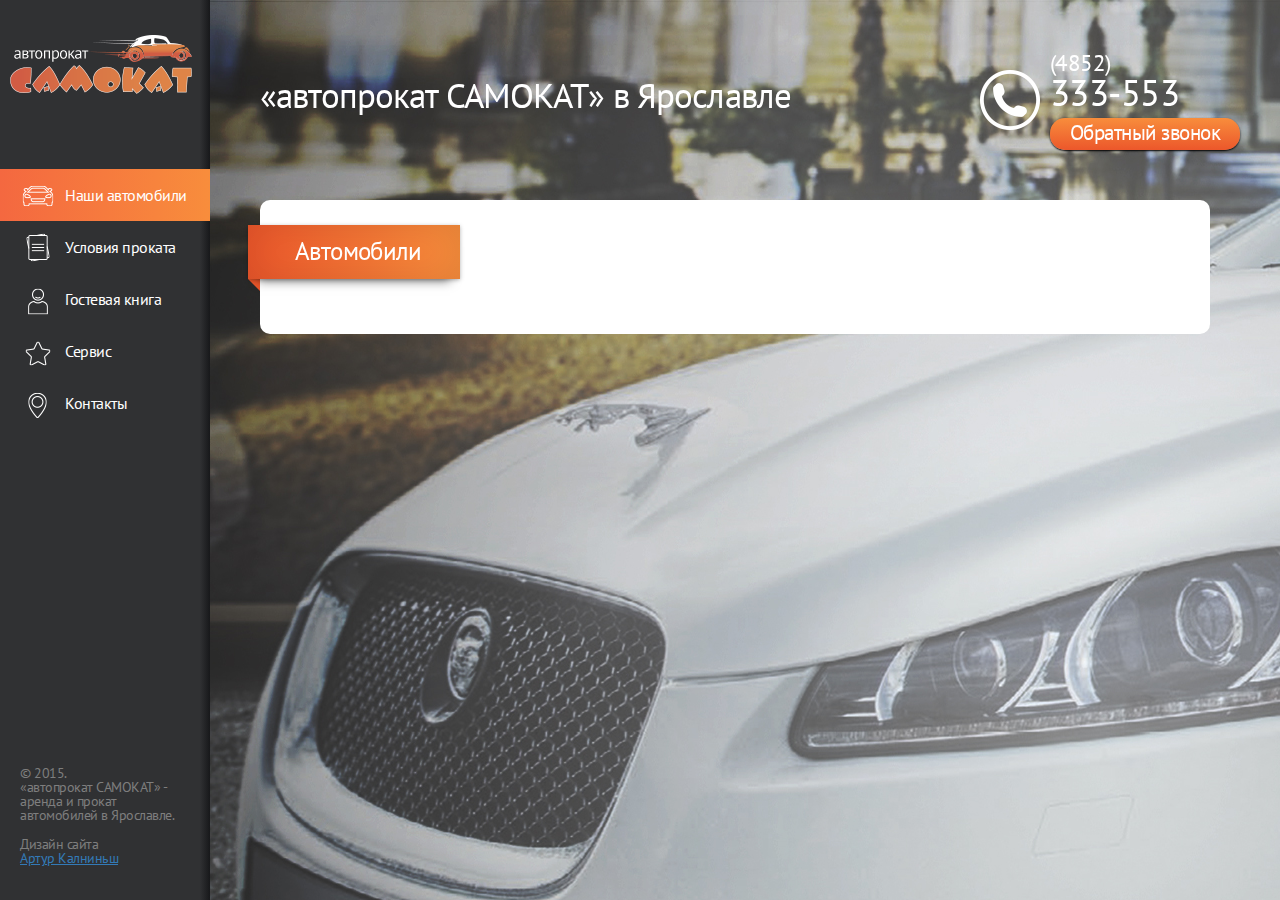
==== index2.htm @ 92f32dc0 "+" ====
<!DOCTYPE html>
<html lang="ru"><head>
<meta http-equiv="content-type" content="text/html; charset=UTF-8">
  <meta charset="utf-8">
  <meta http-equiv="X-UA-Compatible" content="IE=edge">
  <meta name="viewport" content="width=device-width, initial-scale=1">
  <meta name="description" content="">
  <meta name="author" content="">
  <link rel="icon" href="f/i//favicon.ico">
  <title>Samokat76</title>
  <!-- HTML5 shim and Respond.js for IE8 support of HTML5 elements and media queries -->
  <!--[if lt IE 9]>
    <script src="https://oss.maxcdn.com/html5shiv/3.7.2/html5shiv.min.js"></script>
    <script src="https://oss.maxcdn.com/respond/1.4.2/respond.min.js"></script>
  <![endif]-->
  <link rel="stylesheet" href="f/css/main.css">
  <script src="f/js/jquery-1.11.3.min.js"></script>
  <script src="f/js/stickyfill.min.js"></script>
  <script src="f/js/common.js"></script>
  <link href='https://fonts.googleapis.com/css?family=PT+Sans:400,700,400italic,700italic&subset=latin,cyrillic' rel='stylesheet' type='text/css'>
  <script>
    $(document).ready(function(){
      
    });
  </script>
</head>
<body class="clearfix">
  <div class="main clearfix">
    <div class="main__holder">
      <a href="/" class="logo">
      <img src="f/i/logo.png" alt="">
      </a>
      <div class="callback">
        <p class="callback__num">
          <span>(4852)</span>
          333-553
        </p>
      </div>
      <ul class="main-menu">
        <li class="main-menu__item main-menu__item_active"><p><span><i class="icon-car"></i></span>Наши автомобили</p></li>
        <li class="main-menu__item"><a href="#"><span><i class="icon-list"></i></span>Условия проката</a></li>
        <li class="main-menu__item"><a href="#"><span><i class="icon-man"></i></span>Гостевая книга</a></li>
        <li class="main-menu__item"><a href="#"><span><i class="icon-star"></i></span>Сервис</a></li>
        <li class="main-menu__item"><a href="#"><span><i class="icon-marker"></i></span>Контакты</a></li>
      </ul>
      <p class="main__copyright">
        © 2015. <br>
        <span>«автопрокат САМОКАТ» - аренда и прокат автомобилей в Ярославле.</span>
        Дизайн сайта <br>
        <a href="#">Артур Калниньш</a>
      </p>
    </div>
  </div>
  <div class="wrap clearfix">
    <div class="header">
      <div class="header__ham">
        <a href="#">&nbsp;</a>
      </div>
      <a href="/" class="logo">
        <img src="f/i/logo.png" alt="">
      </a>
      <div class="callback">
        <p class="callback__num">
          <span>(4852)</span>
          333-553
        </p>
      </div>
    </div>
    <div class="back"><img src="f/i/back/1.jpg" alt=""></div>
    <div class="holder">
      <h1 class="main-title">«автопрокат САМОКАТ» в Ярославле</h1>
      <div class="content">
        <p class="content__title">Автомобили</p>
        
      </div>
      <div class="callback">
        <p class="callback__num">
          <span>(4852)</span>
          333-553
        </p>
        <a href="#" class="callback__btn btn">Обратный звонок</a>
      </div>
    </div>
  </div>
</body>
</html>
---- f/css/main.css ----
html {
  font-family: sans-serif;
  -webkit-text-size-adjust: 100%;
  -ms-text-size-adjust: 100%;
}
body {
  margin: 0;
}
html,
body {
  height: 100%;
  padding: 0;
}
article,
aside,
details,
figcaption,
figure,
footer,
header,
hgroup,
main,
menu,
nav,
section,
summary {
  display: block;
}
audio,
canvas,
progress,
video {
  display: inline-block;
  vertical-align: baseline;
}
audio:not([controls]) {
  display: none;
  height: 0;
}
[hidden],
template {
  display: none;
}
a {
  background-color: transparent;
}
a:active,
a:hover {
  outline: 0;
}
abbr[title] {
  border-bottom: 1px dotted;
}
b,
strong {
  font-weight: bold;
}
dfn {
  font-style: italic;
}
mark {
  color: #000;
  background: #ff0;
}
small {
  font-size: 80%;
}
sub,
sup {
  position: relative;
  font-size: 75%;
  line-height: 0;
  vertical-align: baseline;
}
sup {
  top: -0.5em;
}
sub {
  bottom: -0.25em;
}
img {
  border: 0;
}
svg:not(:root) {
  overflow: hidden;
}
figure {
  margin: 1em 40px;
}
hr {
  height: 0;
  -webkit-box-sizing: content-box;
  -moz-box-sizing: content-box;
  box-sizing: content-box;
}
pre {
  overflow: auto;
}
code,
kbd,
pre,
samp {
  font-family: monospace, monospace;
  font-size: 1em;
}
button,
input,
optgroup,
select,
textarea {
  margin: 0;
  font: inherit;
  color: inherit;
}
button {
  overflow: visible;
}
button,
select {
  text-transform: none;
}
button,
html input[type="button"],
input[type="reset"],
input[type="submit"] {
  -webkit-appearance: button;
  cursor: pointer;
}
button[disabled],
html input[disabled] {
  cursor: default;
}
button::-moz-focus-inner,
input::-moz-focus-inner {
  padding: 0;
  border: 0;
}
input {
  line-height: normal;
}
input[type="checkbox"],
input[type="radio"] {
  -webkit-box-sizing: border-box;
  -moz-box-sizing: border-box;
  box-sizing: border-box;
  padding: 0;
}
input[type="number"]::-webkit-inner-spin-button,
input[type="number"]::-webkit-outer-spin-button {
  height: auto;
}
input[type="search"] {
  -webkit-box-sizing: content-box;
  -moz-box-sizing: content-box;
  box-sizing: content-box;
  -webkit-appearance: textfield;
}
input[type="search"]::-webkit-search-cancel-button,
input[type="search"]::-webkit-search-decoration {
  -webkit-appearance: none;
}
fieldset {
  padding: .35em .625em .75em;
  margin: 0 2px;
  border: 1px solid #c0c0c0;
}
legend {
  padding: 0;
  border: 0;
}
textarea {
  overflow: auto;
}
optgroup {
  font-weight: bold;
}
table {
  border-spacing: 0;
  border-collapse: collapse;
}
td,
th {
  padding: 0;
}
* {
  -webkit-box-sizing: border-box;
  -moz-box-sizing: border-box;
  box-sizing: border-box;
}
*:before,
*:after {
  -webkit-box-sizing: border-box;
  -moz-box-sizing: border-box;
  box-sizing: border-box;
}
html {
  font-size: 10px;
  -webkit-tap-highlight-color: rgba(0, 0, 0, 0);
}
body {
  font-family: "PT Sans", sans-serif;
  font-size: 20px;
  line-height: 20px;
  color: #000;
  background-color: #fff;
  letter-spacing: -0.025em;
}
input,
button,
select,
textarea {
  font-family: inherit;
  font-size: inherit;
  line-height: inherit;
}
a {
  color: #337ab7;
  text-decoration: none;
}
a:hover,
a:focus {
  /*  color: #23527c;
 text-decoration: underline; */
  outline: none;
}
figure {
  margin: 0;
}
img {
  vertical-align: middle;
}
hr {
  margin-top: 20px;
  margin-bottom: 20px;
  border: 0;
  border-top: 1px solid #eee;
}
[role="button"] {
  cursor: pointer;
}
h1,
h2,
h3,
h4,
h5,
h6,
.h1,
.h2,
.h3,
.h4,
.h5,
.h6 {
  font-family: inherit;
  font-weight: 500;
  line-height: 1.1;
  color: inherit;
}
h1 small,
h2 small,
h3 small,
h4 small,
h5 small,
h6 small,
.h1 small,
.h2 small,
.h3 small,
.h4 small,
.h5 small,
.h6 small,
h1 .small,
h2 .small,
h3 .small,
h4 .small,
h5 .small,
h6 .small,
.h1 .small,
.h2 .small,
.h3 .small,
.h4 .small,
.h5 .small,
.h6 .small {
  font-weight: normal;
  line-height: 1;
  color: #777;
}
h1,
.h1,
h2,
.h2,
h3,
.h3 {
  margin: 0;
}
h1 small,
.h1 small,
h2 small,
.h2 small,
h3 small,
.h3 small,
h1 .small,
.h1 .small,
h2 .small,
.h2 .small,
h3 .small,
.h3 .small {
  font-size: 65%;
}
h4,
.h4,
h5,
.h5,
h6,
.h6 {
  margin-top: 10px;
  margin-bottom: 10px;
}
h4 small,
.h4 small,
h5 small,
.h5 small,
h6 small,
.h6 small,
h4 .small,
.h4 .small,
h5 .small,
.h5 .small,
h6 .small,
.h6 .small {
  font-size: 75%;
}
h1,
.h1 {
  font-size: 60px;
}
h2,
.h2 {
  font-size: 40px;
}
h3,
.h3 {
  font-size: 30px;
}
h4,
.h4 {
  font-size: 20px;
}
h5,
.h5 {
  font-size: 14px;
}
h6,
.h6 {
  font-size: 12px;
}
h1 {
  font-size: 35px;
  line-height: 40px;
  color: #fff;
  margin-bottom: 50px;
  letter-spacing: -0.025em;
}
p {
  margin: 0;
}
small,
.small {
  font-size: 85%;
}
mark,
.mark {
  padding: .2em;
  background-color: #fcf8e3;
}
ul,
ol {
  margin-top: 0;
  margin-bottom: 10px;
  padding: 0;
}
ul ul,
ol ul,
ul ol,
ol ol {
  margin-bottom: 0;
}
ol {
  counter-reset: li;
  padding: 0;
  list-style: none;
}
ol li {
  position: relative;
  margin-bottom: 15px;
  color: #37474f;
  line-height: 30px;
}
@media (max-width: 479px) {
  ol li {
    font-size: 14px;
    line-height: 25px;
  }
}
ol li:before {
  content: counter(li) '.';
  counter-increment: li;
  /* color: @orange; */
  font-weight: bold;
  padding-right: 15px;
}
dl {
  margin-top: 0;
  margin-bottom: 20px;
}
dt,
dd {
  line-height: 1.42857143;
}
dt {
  font-weight: bold;
}
dd {
  margin-left: 0;
}
abbr[title],
abbr[data-original-title] {
  cursor: help;
  border-bottom: 1px dotted #777;
}
.initialism {
  font-size: 90%;
  text-transform: uppercase;
}
blockquote {
  padding: 10px 20px;
  margin: 0 0 20px;
  font-size: 17.5px;
  border-left: 5px solid #eee;
}
blockquote p:last-child,
blockquote ul:last-child,
blockquote ol:last-child {
  margin-bottom: 0;
}
blockquote footer,
blockquote small,
blockquote .small {
  display: block;
  font-size: 80%;
  line-height: 1.42857143;
  color: #777;
}
blockquote footer:before,
blockquote small:before,
blockquote .small:before {
  content: '\2014 \00A0';
}
.blockquote-reverse,
blockquote.pull-right {
  padding-right: 15px;
  padding-left: 0;
  text-align: right;
  border-right: 5px solid #eee;
  border-left: 0;
}
.blockquote-reverse footer:before,
blockquote.pull-right footer:before,
.blockquote-reverse small:before,
blockquote.pull-right small:before,
.blockquote-reverse .small:before,
blockquote.pull-right .small:before {
  content: '';
}
.blockquote-reverse footer:after,
blockquote.pull-right footer:after,
.blockquote-reverse small:after,
blockquote.pull-right small:after,
.blockquote-reverse .small:after,
blockquote.pull-right .small:after {
  content: '\00A0 \2014';
}
address {
  margin-bottom: 20px;
  font-style: normal;
  line-height: 1.42857143;
}
code {
  padding: 2px 4px;
  font-size: 90%;
  color: #c7254e;
  background-color: #f9f2f4;
  border-radius: 4px;
}
kbd {
  padding: 2px 4px;
  font-size: 90%;
  color: #fff;
  background-color: #333;
  border-radius: 3px;
  -webkit-box-shadow: inset 0 -1px 0 rgba(0, 0, 0, 0.25);
  box-shadow: inset 0 -1px 0 rgba(0, 0, 0, 0.25);
}
kbd kbd {
  padding: 0;
  font-size: 100%;
  font-weight: bold;
  -webkit-box-shadow: none;
  box-shadow: none;
}
pre {
  display: block;
  padding: 9.5px;
  margin: 0 0 10px;
  font-size: 13px;
  line-height: 1.42857143;
  color: #333;
  word-break: break-all;
  word-wrap: break-word;
  background-color: #f5f5f5;
  border: 1px solid #ccc;
  border-radius: 4px;
}
pre code {
  padding: 0;
  font-size: inherit;
  color: inherit;
  white-space: pre-wrap;
  background-color: transparent;
  border-radius: 0;
}
table {
  background-color: transparent;
}
caption {
  padding-top: 8px;
  padding-bottom: 8px;
  color: #777;
  text-align: left;
}
th {
  text-align: left;
}
fieldset {
  min-width: 0;
  padding: 0;
  margin: 0;
  border: 0;
}
legend {
  display: block;
  width: 100%;
  padding: 0;
  margin-bottom: 20px;
  font-size: 21px;
  line-height: inherit;
  color: #333;
  border: 0;
  border-bottom: 1px solid #e5e5e5;
}
label {
  display: inline-block;
  max-width: 100%;
  font-weight: bold;
}
input[type="search"] {
  -webkit-box-sizing: border-box;
  -moz-box-sizing: border-box;
  box-sizing: border-box;
}
input[type='checkbox'],
input[type='radio'] {
  display: none;
}
input[type='checkbox'] + label,
input[type='radio'] + label {
  cursor: pointer;
  position: relative;
  font-weight: normal;
  display: inline-block;
  padding-left: 30px;
}
input[type='checkbox'] + label::before,
input[type='radio'] + label::before {
  content: '';
  position: absolute;
  left: 0px;
  top: 3px;
  height: 20px;
  width: 20px;
}
input[type='radio'] + label::before {
  border: 2px solid #eceff1;
  border-radius: 50%;
}
input[type='radio']:checked + label::after {
  content: '';
  position: absolute;
  /* background: @orange; */
  border-radius: 50%;
  width: 10px;
  height: 10px;
  left: 5px;
  top: 1px;
  bottom: 0;
  margin: auto;
}
input[type='checkbox'] + label::before {
  border: 2px solid #eceff1;
  border-radius: 5px;
}
input[type='checkbox']:checked + label::after {
  content: '';
  position: absolute;
  background: url(../../f/i/icons.png) -151px -392px;
  width: 11px;
  height: 10px;
  left: 4px;
  top: 1px;
  bottom: 0;
  margin: auto;
}
.btn,
.btn:active {
  display: inline-block;
  padding: 2px 20px 5px;
  margin-bottom: 0;
  font-size: 21px;
  line-height: 25px;
  color: #fff;
  font-weight: normal;
  text-align: center;
  position: relative;
  white-space: nowrap;
  vertical-align: middle;
  -ms-touch-action: manipulation;
  touch-action: manipulation;
  cursor: pointer;
  -webkit-user-select: none;
  -moz-user-select: none;
  -ms-user-select: none;
  user-select: none;
  border-radius: 15px;
  background: -moz-linear-gradient(bottom, #ec572b 0%, #f88d3c 100%);
  background: -webkit-gradient(bottom top, bottom top, color-stop(0%, #ec572b), color-stop(100%, #f88d3c));
  background: -webkit-linear-gradient(bottom, #ec572b 0%, #f88d3c 100%);
  background: -o-linear-gradient(bottom, #ec572b 0%, #f88d3c 100%);
  background: -ms-linear-gradient(bottom, #ec572b 0%, #f88d3c 100%);
  background: linear-gradient(to top, #ec572b 0%, #f88d3c 100%);
  -webkit-box-shadow: 0 1px 2px 0 #000;
  -moz-box-shadow: 0 1px 2px 0 #000;
  box-shadow: 0 1px 2px 0 #000;
  overflow: hidden;
  z-index: 1;
}
.btn:hover,
.btn:active:hover {
  color: #fff !important;
}
.btn:hover:before,
.btn:active:hover:before {
  content: '';
  position: absolute;
  left: 0;
  right: 0;
  top: 0;
  bottom: 0;
  margin: auto;
  background: #0c0e10;
  opacity: .05;
  z-index: -1;
}
.btn:focus,
.btn:active:focus {
  color: #fff !important;
  outline: none !important;
}
.btn:active,
.btn:active:active {
  -webkit-box-shadow: 0 3px 4px 0 rgba(12, 14, 16, 0.7) inset;
  -moz-box-shadow: 0 3px 4px 0 rgba(12, 14, 16, 0.7) inset;
  box-shadow: 0 3px 4px 0 rgba(12, 14, 16, 0.7) inset;
  background: -moz-linear-gradient(bottom, #ec572b 0%, #f88d3c 100%);
  background: -webkit-gradient(bottom top, bottom top, color-stop(0%, #ec572b), color-stop(100%, #f88d3c));
  background: -webkit-linear-gradient(bottom, #ec572b 0%, #f88d3c 100%);
  background: -o-linear-gradient(bottom, #ec572b 0%, #f88d3c 100%);
  background: -ms-linear-gradient(bottom, #ec572b 0%, #f88d3c 100%);
  background: linear-gradient(to top, #ec572b 0%, #f88d3c 100%);
}
.btn:focus,
.btn:active:focus,
.btn.active:focus,
.btn.focus,
.btn:active.focus,
.btn.active.focus {
  outline: thin dotted;
  outline: 5px auto -webkit-focus-ring-color;
  outline-offset: -2px;
}
.btn:hover,
.btn:focus,
.btn.focus {
  color: #333;
  text-decoration: none;
}
.btn:active,
.btn.active {
  background-image: none;
  outline: 0;
  -webkit-box-shadow: inset 0 3px 5px rgba(0, 0, 0, 0.125);
  box-shadow: inset 0 3px 5px rgba(0, 0, 0, 0.125);
}
.btn.disabled,
.btn[disabled],
fieldset[disabled] .btn {
  cursor: not-allowed;
  filter: alpha(opacity=65);
  -webkit-box-shadow: none;
  box-shadow: none;
  opacity: .65;
}
a.btn.disabled,
fieldset[disabled] a.btn {
  pointer-events: none;
}
.btn-link {
  font-weight: normal;
  color: #337ab7;
  border-radius: 0;
}
.btn-link,
.btn-link:active,
.btn-link.active,
.btn-link[disabled],
fieldset[disabled] .btn-link {
  background-color: transparent;
  -webkit-box-shadow: none;
  box-shadow: none;
}
.btn-link,
.btn-link:hover,
.btn-link:focus,
.btn-link:active {
  border-color: transparent;
}
.btn-link:hover,
.btn-link:focus {
  color: #23527c;
  text-decoration: underline;
  background-color: transparent;
}
.btn-link[disabled]:hover,
fieldset[disabled] .btn-link:hover,
.btn-link[disabled]:focus,
fieldset[disabled] .btn-link:focus {
  color: #777;
  text-decoration: none;
}
.caret {
  display: inline-block;
  width: 0;
  height: 0;
  margin-left: 2px;
  vertical-align: middle;
  border-top: 4px dashed;
  border-top: 4px solid \9;
  border-right: 4px solid transparent;
  border-left: 4px solid transparent;
}
.dropup,
.dropdown {
  position: relative;
}
.dropdown-toggle:focus {
  outline: 0;
}
.dropdown-menu {
  position: absolute;
  top: 100%;
  left: 0;
  z-index: 1000;
  display: none;
  float: left;
  min-width: 160px;
  padding: 5px 0;
  margin: 2px 0 0;
  font-size: 14px;
  text-align: left;
  list-style: none;
  background-color: #fff;
  -webkit-background-clip: padding-box;
  background-clip: padding-box;
  border: 1px solid #ccc;
  border: 1px solid rgba(0, 0, 0, 0.15);
  border-radius: 4px;
  -webkit-box-shadow: 0 6px 12px rgba(0, 0, 0, 0.175);
  box-shadow: 0 6px 12px rgba(0, 0, 0, 0.175);
}
.dropdown-menu.pull-right {
  right: 0;
  left: auto;
}
.dropdown-menu .divider {
  height: 1px;
  margin: 9px 0;
  overflow: hidden;
  background-color: #e5e5e5;
}
.dropdown-menu > li > a {
  display: block;
  padding: 3px 20px;
  clear: both;
  font-weight: normal;
  line-height: 1.42857143;
  color: #333;
  white-space: nowrap;
}
.dropdown-menu > li > a:hover,
.dropdown-menu > li > a:focus {
  color: #262626;
  text-decoration: none;
  background-color: #f5f5f5;
}
.dropdown-menu > .active > a,
.dropdown-menu > .active > a:hover,
.dropdown-menu > .active > a:focus {
  color: #fff;
  text-decoration: none;
  background-color: #337ab7;
  outline: 0;
}
.dropdown-menu > .disabled > a,
.dropdown-menu > .disabled > a:hover,
.dropdown-menu > .disabled > a:focus {
  color: #777;
}
.dropdown-menu > .disabled > a:hover,
.dropdown-menu > .disabled > a:focus {
  text-decoration: none;
  cursor: not-allowed;
  background-color: transparent;
  background-image: none;
  filter: progid:DXImageTransform.Microsoft.gradient(enabled=false);
}
.open > .dropdown-menu {
  display: block;
}
.open > a {
  outline: 0;
}
.dropdown-menu-right {
  right: 0;
  left: auto;
}
.dropdown-menu-left {
  right: auto;
  left: 0;
}
.dropdown-header {
  display: block;
  padding: 3px 20px;
  font-size: 12px;
  line-height: 1.42857143;
  color: #777;
  white-space: nowrap;
}
.dropdown-backdrop {
  position: fixed;
  top: 0;
  right: 0;
  bottom: 0;
  left: 0;
  z-index: 990;
}
.pull-right > .dropdown-menu {
  right: 0;
  left: auto;
}
.dropup .caret,
.navbar-fixed-bottom .dropdown .caret {
  content: "";
  border-top: 0;
  border-bottom: 4px dashed;
  border-bottom: 4px solid \9;
}
.dropup .dropdown-menu,
.navbar-fixed-bottom .dropdown .dropdown-menu {
  top: auto;
  bottom: 100%;
  margin-bottom: 2px;
}
@media (min-width: 768px) {
  .navbar-right .dropdown-menu {
    right: 0;
    left: auto;
  }
  .navbar-right .dropdown-menu-left {
    right: auto;
    left: 0;
  }
}
.btn-group,
.btn-group-vertical {
  position: relative;
  display: inline-block;
  vertical-align: middle;
}
.btn-group > .btn,
.btn-group-vertical > .btn {
  position: relative;
  float: left;
}
.btn-group > .btn:hover,
.btn-group-vertical > .btn:hover,
.btn-group > .btn:focus,
.btn-group-vertical > .btn:focus,
.btn-group > .btn:active,
.btn-group-vertical > .btn:active,
.btn-group > .btn.active,
.btn-group-vertical > .btn.active {
  z-index: 2;
}
.btn-group .btn + .btn,
.btn-group .btn + .btn-group,
.btn-group .btn-group + .btn,
.btn-group .btn-group + .btn-group {
  margin-left: -1px;
}
.btn-toolbar {
  margin-left: -5px;
}
.btn-toolbar .btn,
.btn-toolbar .btn-group,
.btn-toolbar .input-group {
  float: left;
}
.btn-toolbar > .btn,
.btn-toolbar > .btn-group,
.btn-toolbar > .input-group {
  margin-left: 5px;
}
.btn-group > .btn:not(:first-child):not(:last-child):not(.dropdown-toggle) {
  border-radius: 0;
}
.btn-group > .btn:first-child {
  margin-left: 0;
}
.btn-group > .btn:first-child:not(:last-child):not(.dropdown-toggle) {
  border-top-right-radius: 0;
  border-bottom-right-radius: 0;
}
.btn-group > .btn:last-child:not(:first-child),
.btn-group > .dropdown-toggle:not(:first-child) {
  border-top-left-radius: 0;
  border-bottom-left-radius: 0;
}
/* .btn-group > .btn-group {
  float: left;
} */
.btn-group > .btn-group:not(:first-child):not(:last-child) > .btn {
  border-radius: 0;
}
.btn-group > .btn-group:first-child:not(:last-child) > .btn:last-child,
.btn-group > .btn-group:first-child:not(:last-child) > .dropdown-toggle {
  border-top-right-radius: 0;
  border-bottom-right-radius: 0;
}
.btn-group > .btn-group:last-child:not(:first-child) > .btn:first-child {
  border-top-left-radius: 0;
  border-bottom-left-radius: 0;
}
.btn-group .dropdown-toggle:active,
.btn-group.open .dropdown-toggle {
  outline: 0;
}
.btn-group > .btn + .dropdown-toggle {
  padding-right: 8px;
  padding-left: 8px;
}
.btn-group > .btn-lg + .dropdown-toggle {
  padding-right: 12px;
  padding-left: 12px;
}
.btn-group.open .dropdown-toggle {
  -webkit-box-shadow: inset 0 3px 5px rgba(0, 0, 0, 0.125);
  box-shadow: inset 0 3px 5px rgba(0, 0, 0, 0.125);
}
.btn-group.open .dropdown-toggle.btn-link {
  -webkit-box-shadow: none;
  box-shadow: none;
}
.btn .caret {
  margin-left: 0;
}
.btn-lg .caret {
  border-width: 5px 5px 0;
  border-bottom-width: 0;
}
.dropup .btn-lg .caret {
  border-width: 0 5px 5px;
}
.btn-group-vertical > .btn,
.btn-group-vertical > .btn-group,
.btn-group-vertical > .btn-group > .btn {
  display: block;
  float: none;
  width: 100%;
  max-width: 100%;
}
.btn-group-vertical > .btn-group > .btn {
  float: none;
}
.btn-group-vertical > .btn + .btn,
.btn-group-vertical > .btn + .btn-group,
.btn-group-vertical > .btn-group + .btn,
.btn-group-vertical > .btn-group + .btn-group {
  margin-top: -1px;
  margin-left: 0;
}
.btn-group-vertical > .btn:not(:first-child):not(:last-child) {
  border-radius: 0;
}
.btn-group-vertical > .btn:first-child:not(:last-child) {
  border-top-right-radius: 4px;
  border-bottom-right-radius: 0;
  border-bottom-left-radius: 0;
}
.btn-group-vertical > .btn:last-child:not(:first-child) {
  border-top-left-radius: 0;
  border-top-right-radius: 0;
  border-bottom-left-radius: 4px;
}
.btn-group-vertical > .btn-group:not(:first-child):not(:last-child) > .btn {
  border-radius: 0;
}
.btn-group-vertical > .btn-group:first-child:not(:last-child) > .btn:last-child,
.btn-group-vertical > .btn-group:first-child:not(:last-child) > .dropdown-toggle {
  border-bottom-right-radius: 0;
  border-bottom-left-radius: 0;
}
.btn-group-vertical > .btn-group:last-child:not(:first-child) > .btn:first-child {
  border-top-left-radius: 0;
  border-top-right-radius: 0;
}
.btn-group-justified {
  display: table;
  width: 100%;
  table-layout: fixed;
  border-collapse: separate;
}
.btn-group-justified > .btn,
.btn-group-justified > .btn-group {
  display: table-cell;
  float: none;
  width: 1%;
}
.btn-group-justified > .btn-group .btn {
  width: 100%;
}
.btn-group-justified > .btn-group .dropdown-menu {
  left: auto;
}
[data-toggle="buttons"] > .btn input[type="radio"],
[data-toggle="buttons"] > .btn-group > .btn input[type="radio"],
[data-toggle="buttons"] > .btn input[type="checkbox"],
[data-toggle="buttons"] > .btn-group > .btn input[type="checkbox"] {
  position: absolute;
  clip: rect(0, 0, 0, 0);
  pointer-events: none;
}
.input-group {
  position: relative;
  display: table;
  border-collapse: separate;
}
.input-group[class*="col-"] {
  float: none;
  padding-right: 0;
  padding-left: 0;
}
.input-group .form-control {
  position: relative;
  z-index: 2;
  float: left;
  width: 100%;
  margin-bottom: 0;
}
.input-group-lg > .form-control,
.input-group-lg > .input-group-addon,
.input-group-lg > .input-group-btn > .btn {
  height: 46px;
  padding: 10px 16px;
  font-size: 18px;
  line-height: 1.3333333;
  border-radius: 6px;
}
select.input-group-lg > .form-control,
select.input-group-lg > .input-group-addon,
select.input-group-lg > .input-group-btn > .btn {
  height: 46px;
  line-height: 46px;
}
textarea.input-group-lg > .form-control,
textarea.input-group-lg > .input-group-addon,
textarea.input-group-lg > .input-group-btn > .btn,
select[multiple].input-group-lg > .form-control,
select[multiple].input-group-lg > .input-group-addon,
select[multiple].input-group-lg > .input-group-btn > .btn {
  height: auto;
}
.input-group-sm > .form-control,
.input-group-sm > .input-group-addon,
.input-group-sm > .input-group-btn > .btn {
  height: 30px;
  padding: 5px 10px;
  font-size: 12px;
  line-height: 1.5;
  border-radius: 3px;
}
select.input-group-sm > .form-control,
select.input-group-sm > .input-group-addon,
select.input-group-sm > .input-group-btn > .btn {
  height: 30px;
  line-height: 30px;
}
textarea.input-group-sm > .form-control,
textarea.input-group-sm > .input-group-addon,
textarea.input-group-sm > .input-group-btn > .btn,
select[multiple].input-group-sm > .form-control,
select[multiple].input-group-sm > .input-group-addon,
select[multiple].input-group-sm > .input-group-btn > .btn {
  height: auto;
}
.input-group-addon,
.input-group-btn,
.input-group .form-control {
  display: table-cell;
}
.input-group-addon:not(:first-child):not(:last-child),
.input-group-btn:not(:first-child):not(:last-child),
.input-group .form-control:not(:first-child):not(:last-child) {
  border-radius: 0;
}
.input-group-addon,
.input-group-btn {
  width: 1%;
  white-space: nowrap;
  vertical-align: middle;
}
.input-group-addon {
  padding: 6px 12px;
  font-size: 14px;
  font-weight: normal;
  line-height: 1;
  color: #555;
  text-align: center;
  background-color: #eee;
  border: 1px solid #ccc;
  border-radius: 4px;
}
.input-group-addon.input-sm {
  padding: 5px 10px;
  font-size: 12px;
  border-radius: 3px;
}
.input-group-addon.input-lg {
  padding: 10px 16px;
  font-size: 18px;
  border-radius: 6px;
}
.input-group-addon input[type="radio"],
.input-group-addon input[type="checkbox"] {
  margin-top: 0;
}
.input-group .form-control:first-child,
.input-group-addon:first-child,
.input-group-btn:first-child > .btn,
.input-group-btn:first-child > .btn-group > .btn,
.input-group-btn:first-child > .dropdown-toggle,
.input-group-btn:last-child > .btn:not(:last-child):not(.dropdown-toggle),
.input-group-btn:last-child > .btn-group:not(:last-child) > .btn {
  border-top-right-radius: 0;
  border-bottom-right-radius: 0;
}
.input-group-addon:first-child {
  border-right: 0;
}
.input-group .form-control:last-child,
.input-group-addon:last-child,
.input-group-btn:last-child > .btn,
.input-group-btn:last-child > .btn-group > .btn,
.input-group-btn:last-child > .dropdown-toggle,
.input-group-btn:first-child > .btn:not(:first-child),
.input-group-btn:first-child > .btn-group:not(:first-child) > .btn {
  border-top-left-radius: 0;
  border-bottom-left-radius: 0;
}
.input-group-addon:last-child {
  border-left: 0;
}
.input-group-btn {
  position: relative;
  font-size: 0;
  white-space: nowrap;
}
.input-group-btn > .btn {
  position: relative;
}
.input-group-btn > .btn + .btn {
  margin-left: -1px;
}
.input-group-btn > .btn:hover,
.input-group-btn > .btn:focus,
.input-group-btn > .btn:active {
  z-index: 2;
}
.input-group-btn:first-child > .btn,
.input-group-btn:first-child > .btn-group {
  margin-right: -1px;
}
.input-group-btn:last-child > .btn,
.input-group-btn:last-child > .btn-group {
  z-index: 2;
  margin-left: -1px;
}
.nav {
  padding-left: 0;
  margin-bottom: 0;
  list-style: none;
}
.nav > li {
  position: relative;
  display: block;
}
.nav > li > a {
  position: relative;
  display: block;
  padding: 10px 15px;
}
.nav > li > a:hover,
.nav > li > a:focus {
  text-decoration: none;
  background-color: #eee;
}
.nav > li.disabled > a {
  color: #777;
}
.nav > li.disabled > a:hover,
.nav > li.disabled > a:focus {
  color: #777;
  text-decoration: none;
  cursor: not-allowed;
  background-color: transparent;
}
.nav .open > a,
.nav .open > a:hover,
.nav .open > a:focus {
  background-color: #eee;
  border-color: #337ab7;
}
.nav .nav-divider {
  height: 1px;
  margin: 9px 0;
  overflow: hidden;
  background-color: #e5e5e5;
}
.nav > li > a > img {
  max-width: none;
}
.nav-tabs {
  border-bottom: 1px solid #ddd;
}
.nav-tabs > li {
  float: left;
  margin-bottom: -1px;
}
.nav-tabs > li > a {
  margin-right: 2px;
  line-height: 1.42857143;
  border: 1px solid transparent;
  border-radius: 4px 4px 0 0;
}
.nav-tabs > li > a:hover {
  border-color: #eee #eee #ddd;
}
.nav-tabs > li.active > a,
.nav-tabs > li.active > a:hover,
.nav-tabs > li.active > a:focus {
  color: #555;
  cursor: default;
  background-color: #fff;
  border: 1px solid #ddd;
  border-bottom-color: transparent;
}
.nav-tabs.nav-justified {
  width: 100%;
  border-bottom: 0;
}
.nav-tabs.nav-justified > li {
  float: none;
}
.nav-tabs.nav-justified > li > a {
  margin-bottom: 5px;
  text-align: center;
}
.nav-tabs.nav-justified > .dropdown .dropdown-menu {
  top: auto;
  left: auto;
}
@media (min-width: 768px) {
  .nav-tabs.nav-justified > li {
    display: table-cell;
    width: 1%;
  }
  .nav-tabs.nav-justified > li > a {
    margin-bottom: 0;
  }
}
.nav-tabs.nav-justified > li > a {
  margin-right: 0;
  border-radius: 4px;
}
.nav-tabs.nav-justified > .active > a,
.nav-tabs.nav-justified > .active > a:hover,
.nav-tabs.nav-justified > .active > a:focus {
  border: 1px solid #ddd;
}
@media (min-width: 768px) {
  .nav-tabs.nav-justified > li > a {
    border-bottom: 1px solid #ddd;
    border-radius: 4px 4px 0 0;
  }
  .nav-tabs.nav-justified > .active > a,
  .nav-tabs.nav-justified > .active > a:hover,
  .nav-tabs.nav-justified > .active > a:focus {
    border-bottom-color: #fff;
  }
}
.nav-pills > li {
  float: left;
}
.nav-pills > li > a {
  border-radius: 4px;
}
.nav-pills > li + li {
  margin-left: 2px;
}
.nav-pills > li.active > a,
.nav-pills > li.active > a:hover,
.nav-pills > li.active > a:focus {
  color: #fff;
  background-color: #337ab7;
}
.nav-stacked > li {
  float: none;
}
.nav-stacked > li + li {
  margin-top: 2px;
  margin-left: 0;
}
.nav-justified {
  width: 100%;
}
.nav-justified > li {
  float: none;
}
.nav-justified > li > a {
  margin-bottom: 5px;
  text-align: center;
}
.nav-justified > .dropdown .dropdown-menu {
  top: auto;
  left: auto;
}
@media (min-width: 768px) {
  .nav-justified > li {
    display: table-cell;
    width: 1%;
  }
  .nav-justified > li > a {
    margin-bottom: 0;
  }
}
.nav-tabs-justified {
  border-bottom: 0;
}
.nav-tabs-justified > li > a {
  margin-right: 0;
  border-radius: 4px;
}
.nav-tabs-justified > .active > a,
.nav-tabs-justified > .active > a:hover,
.nav-tabs-justified > .active > a:focus {
  border: 1px solid #ddd;
}
@media (min-width: 768px) {
  .nav-tabs-justified > li > a {
    border-bottom: 1px solid #ddd;
    border-radius: 4px 4px 0 0;
  }
  .nav-tabs-justified > .active > a,
  .nav-tabs-justified > .active > a:hover,
  .nav-tabs-justified > .active > a:focus {
    border-bottom-color: #fff;
  }
}
.tab-content > .tab-pane {
  display: none;
}
.tab-content > .active {
  display: block;
}
.nav-tabs .dropdown-menu {
  margin-top: -1px;
  border-top-left-radius: 0;
  border-top-right-radius: 0;
}
.navbar {
  position: relative;
  min-height: 50px;
  margin-bottom: 20px;
  border: 1px solid transparent;
}
@media (min-width: 768px) {
  .navbar {
    border-radius: 4px;
  }
}
@media (min-width: 768px) {
  .navbar-header {
    float: left;
  }
}
.navbar-collapse {
  padding-right: 15px;
  padding-left: 15px;
  overflow-x: visible;
  -webkit-overflow-scrolling: touch;
  border-top: 1px solid transparent;
  -webkit-box-shadow: inset 0 1px 0 rgba(255, 255, 255, 0.1);
  box-shadow: inset 0 1px 0 rgba(255, 255, 255, 0.1);
}
.navbar-collapse.in {
  overflow-y: auto;
}
@media (min-width: 768px) {
  .navbar-collapse {
    width: auto;
    border-top: 0;
    -webkit-box-shadow: none;
    box-shadow: none;
  }
  .navbar-collapse.collapse {
    display: block !important;
    height: auto !important;
    padding-bottom: 0;
    overflow: visible !important;
  }
  .navbar-collapse.in {
    overflow-y: visible;
  }
  .navbar-fixed-top .navbar-collapse,
  .navbar-static-top .navbar-collapse,
  .navbar-fixed-bottom .navbar-collapse {
    padding-right: 0;
    padding-left: 0;
  }
}
.navbar-fixed-top .navbar-collapse,
.navbar-fixed-bottom .navbar-collapse {
  max-height: 340px;
}
@media (max-device-width: 480px) and (orientation: landscape) {
  .navbar-fixed-top .navbar-collapse,
  .navbar-fixed-bottom .navbar-collapse {
    max-height: 200px;
  }
}
.container > .navbar-header,
.container-fluid > .navbar-header,
.container > .navbar-collapse,
.container-fluid > .navbar-collapse {
  margin-right: -15px;
  margin-left: -15px;
}
@media (min-width: 768px) {
  .container > .navbar-header,
  .container-fluid > .navbar-header,
  .container > .navbar-collapse,
  .container-fluid > .navbar-collapse {
    margin-right: 0;
    margin-left: 0;
  }
}
.navbar-static-top {
  z-index: 1000;
  border-width: 0 0 1px;
}
@media (min-width: 768px) {
  .navbar-static-top {
    border-radius: 0;
  }
}
.navbar-fixed-top,
.navbar-fixed-bottom {
  position: fixed;
  right: 0;
  left: 0;
  z-index: 1030;
}
@media (min-width: 768px) {
  .navbar-fixed-top,
  .navbar-fixed-bottom {
    border-radius: 0;
  }
}
.navbar-fixed-top {
  top: 0;
  border-width: 0 0 1px;
}
.navbar-fixed-bottom {
  bottom: 0;
  margin-bottom: 0;
  border-width: 1px 0 0;
}
.navbar-brand {
  float: left;
  height: 50px;
  padding: 15px 15px;
  font-size: 18px;
  line-height: 20px;
}
.navbar-brand:hover,
.navbar-brand:focus {
  text-decoration: none;
}
.navbar-brand > img {
  display: block;
}
@media (min-width: 768px) {
  .navbar > .container .navbar-brand,
  .navbar > .container-fluid .navbar-brand {
    margin-left: -15px;
  }
}
.navbar-toggle {
  position: relative;
  float: right;
  padding: 9px 10px;
  margin-top: 8px;
  margin-right: 15px;
  margin-bottom: 8px;
  background-color: transparent;
  background-image: none;
  border: 1px solid transparent;
  border-radius: 4px;
}
.navbar-toggle:focus {
  outline: 0;
}
.navbar-toggle .icon-bar {
  display: block;
  width: 22px;
  height: 2px;
  border-radius: 1px;
}
.navbar-toggle .icon-bar + .icon-bar {
  margin-top: 4px;
}
@media (min-width: 768px) {
  .navbar-toggle {
    display: none;
  }
}
.navbar-nav {
  margin: 7.5px -15px;
}
.navbar-nav > li > a {
  padding-top: 10px;
  padding-bottom: 10px;
  line-height: 20px;
}
@media (max-width: 767px) {
  .navbar-nav .open .dropdown-menu {
    position: static;
    float: none;
    width: auto;
    margin-top: 0;
    background-color: transparent;
    border: 0;
    -webkit-box-shadow: none;
    box-shadow: none;
  }
  .navbar-nav .open .dropdown-menu > li > a,
  .navbar-nav .open .dropdown-menu .dropdown-header {
    padding: 5px 15px 5px 25px;
  }
  .navbar-nav .open .dropdown-menu > li > a {
    line-height: 20px;
  }
  .navbar-nav .open .dropdown-menu > li > a:hover,
  .navbar-nav .open .dropdown-menu > li > a:focus {
    background-image: none;
  }
}
@media (min-width: 768px) {
  .navbar-nav {
    float: left;
    margin: 0;
  }
  .navbar-nav > li {
    float: left;
  }
  .navbar-nav > li > a {
    padding-top: 15px;
    padding-bottom: 15px;
  }
}
.navbar-form {
  padding: 10px 15px;
  margin-top: 8px;
  margin-right: -15px;
  margin-bottom: 8px;
  margin-left: -15px;
  border-top: 1px solid transparent;
  border-bottom: 1px solid transparent;
  -webkit-box-shadow: inset 0 1px 0 rgba(255, 255, 255, 0.1), 0 1px 0 rgba(255, 255, 255, 0.1);
  box-shadow: inset 0 1px 0 rgba(255, 255, 255, 0.1), 0 1px 0 rgba(255, 255, 255, 0.1);
}
@media (min-width: 768px) {
  .navbar-form .form-group {
    display: inline-block;
    margin-bottom: 0;
    vertical-align: middle;
  }
  .navbar-form .form-control {
    display: inline-block;
    width: auto;
    vertical-align: middle;
  }
  .navbar-form .form-control-static {
    display: inline-block;
  }
  .navbar-form .input-group {
    display: inline-table;
    vertical-align: middle;
  }
  .navbar-form .input-group .input-group-addon,
  .navbar-form .input-group .input-group-btn,
  .navbar-form .input-group .form-control {
    width: auto;
  }
  .navbar-form .input-group > .form-control {
    width: 100%;
  }
  .navbar-form .control-label {
    margin-bottom: 0;
    vertical-align: middle;
  }
  .navbar-form .radio,
  .navbar-form .checkbox {
    display: inline-block;
    margin-top: 0;
    margin-bottom: 0;
    vertical-align: middle;
  }
  .navbar-form .radio label,
  .navbar-form .checkbox label {
    padding-left: 0;
  }
  .navbar-form .radio input[type="radio"],
  .navbar-form .checkbox input[type="checkbox"] {
    position: relative;
    margin-left: 0;
  }
  .navbar-form .has-feedback .form-control-feedback {
    top: 0;
  }
}
@media (max-width: 767px) {
  .navbar-form .form-group {
    margin-bottom: 5px;
  }
  .navbar-form .form-group:last-child {
    margin-bottom: 0;
  }
}
@media (min-width: 768px) {
  .navbar-form {
    width: auto;
    padding-top: 0;
    padding-bottom: 0;
    margin-right: 0;
    margin-left: 0;
    border: 0;
    -webkit-box-shadow: none;
    box-shadow: none;
  }
}
.navbar-nav > li > .dropdown-menu {
  margin-top: 0;
  border-top-left-radius: 0;
  border-top-right-radius: 0;
}
.navbar-fixed-bottom .navbar-nav > li > .dropdown-menu {
  margin-bottom: 0;
  border-top-left-radius: 4px;
  border-top-right-radius: 4px;
  border-bottom-right-radius: 0;
  border-bottom-left-radius: 0;
}
.navbar-btn {
  margin-top: 8px;
  margin-bottom: 8px;
}
.navbar-btn.btn-sm {
  margin-top: 10px;
  margin-bottom: 10px;
}
.navbar-btn.btn-xs {
  margin-top: 14px;
  margin-bottom: 14px;
}
.navbar-text {
  margin-top: 15px;
  margin-bottom: 15px;
}
@media (min-width: 768px) {
  .navbar-text {
    float: left;
    margin-right: 15px;
    margin-left: 15px;
  }
}
@media (min-width: 768px) {
  .navbar-left {
    float: left !important;
  }
  .navbar-right {
    float: right !important;
    margin-right: -15px;
  }
  .navbar-right ~ .navbar-right {
    margin-right: 0;
  }
}
.navbar-default {
  background-color: #f8f8f8;
  border-color: #e7e7e7;
}
.navbar-default .navbar-brand {
  color: #777;
}
.navbar-default .navbar-brand:hover,
.navbar-default .navbar-brand:focus {
  color: #5e5e5e;
  background-color: transparent;
}
.navbar-default .navbar-text {
  color: #777;
}
.navbar-default .navbar-nav > li > a {
  color: #777;
}
.navbar-default .navbar-nav > li > a:hover,
.navbar-default .navbar-nav > li > a:focus {
  color: #333;
  background-color: transparent;
}
.navbar-default .navbar-nav > .active > a,
.navbar-default .navbar-nav > .active > a:hover,
.navbar-default .navbar-nav > .active > a:focus {
  color: #555;
  background-color: #e7e7e7;
}
.navbar-default .navbar-nav > .disabled > a,
.navbar-default .navbar-nav > .disabled > a:hover,
.navbar-default .navbar-nav > .disabled > a:focus {
  color: #ccc;
  background-color: transparent;
}
.navbar-default .navbar-toggle {
  border-color: #ddd;
}
.navbar-default .navbar-toggle:hover,
.navbar-default .navbar-toggle:focus {
  background-color: #ddd;
}
.navbar-default .navbar-toggle .icon-bar {
  background-color: #888;
}
.navbar-default .navbar-collapse,
.navbar-default .navbar-form {
  border-color: #e7e7e7;
}
.navbar-default .navbar-nav > .open > a,
.navbar-default .navbar-nav > .open > a:hover,
.navbar-default .navbar-nav > .open > a:focus {
  color: #555;
  background-color: #e7e7e7;
}
@media (max-width: 767px) {
  .navbar-default .navbar-nav .open .dropdown-menu > li > a {
    color: #777;
  }
  .navbar-default .navbar-nav .open .dropdown-menu > li > a:hover,
  .navbar-default .navbar-nav .open .dropdown-menu > li > a:focus {
    color: #333;
    background-color: transparent;
  }
  .navbar-default .navbar-nav .open .dropdown-menu > .active > a,
  .navbar-default .navbar-nav .open .dropdown-menu > .active > a:hover,
  .navbar-default .navbar-nav .open .dropdown-menu > .active > a:focus {
    color: #555;
    background-color: #e7e7e7;
  }
  .navbar-default .navbar-nav .open .dropdown-menu > .disabled > a,
  .navbar-default .navbar-nav .open .dropdown-menu > .disabled > a:hover,
  .navbar-default .navbar-nav .open .dropdown-menu > .disabled > a:focus {
    color: #ccc;
    background-color: transparent;
  }
}
.navbar-default .navbar-link {
  color: #777;
}
.navbar-default .navbar-link:hover {
  color: #333;
}
.navbar-default .btn-link {
  color: #777;
}
.navbar-default .btn-link:hover,
.navbar-default .btn-link:focus {
  color: #333;
}
.navbar-default .btn-link[disabled]:hover,
fieldset[disabled] .navbar-default .btn-link:hover,
.navbar-default .btn-link[disabled]:focus,
fieldset[disabled] .navbar-default .btn-link:focus {
  color: #ccc;
}
.navbar-inverse {
  background-color: #222;
  border-color: #080808;
}
.navbar-inverse .navbar-brand {
  color: #9d9d9d;
}
.navbar-inverse .navbar-brand:hover,
.navbar-inverse .navbar-brand:focus {
  color: #fff;
  background-color: transparent;
}
.navbar-inverse .navbar-text {
  color: #9d9d9d;
}
.navbar-inverse .navbar-nav > li > a {
  color: #9d9d9d;
}
.navbar-inverse .navbar-nav > li > a:hover,
.navbar-inverse .navbar-nav > li > a:focus {
  color: #fff;
  background-color: transparent;
}
.navbar-inverse .navbar-nav > .active > a,
.navbar-inverse .navbar-nav > .active > a:hover,
.navbar-inverse .navbar-nav > .active > a:focus {
  color: #fff;
  background-color: #080808;
}
.navbar-inverse .navbar-nav > .disabled > a,
.navbar-inverse .navbar-nav > .disabled > a:hover,
.navbar-inverse .navbar-nav > .disabled > a:focus {
  color: #444;
  background-color: transparent;
}
.navbar-inverse .navbar-toggle {
  border-color: #333;
}
.navbar-inverse .navbar-toggle:hover,
.navbar-inverse .navbar-toggle:focus {
  background-color: #333;
}
.navbar-inverse .navbar-toggle .icon-bar {
  background-color: #fff;
}
.navbar-inverse .navbar-collapse,
.navbar-inverse .navbar-form {
  border-color: #101010;
}
.navbar-inverse .navbar-nav > .open > a,
.navbar-inverse .navbar-nav > .open > a:hover,
.navbar-inverse .navbar-nav > .open > a:focus {
  color: #fff;
  background-color: #080808;
}
@media (max-width: 767px) {
  .navbar-inverse .navbar-nav .open .dropdown-menu > .dropdown-header {
    border-color: #080808;
  }
  .navbar-inverse .navbar-nav .open .dropdown-menu .divider {
    background-color: #080808;
  }
  .navbar-inverse .navbar-nav .open .dropdown-menu > li > a {
    color: #9d9d9d;
  }
  .navbar-inverse .navbar-nav .open .dropdown-menu > li > a:hover,
  .navbar-inverse .navbar-nav .open .dropdown-menu > li > a:focus {
    color: #fff;
    background-color: transparent;
  }
  .navbar-inverse .navbar-nav .open .dropdown-menu > .active > a,
  .navbar-inverse .navbar-nav .open .dropdown-menu > .active > a:hover,
  .navbar-inverse .navbar-nav .open .dropdown-menu > .active > a:focus {
    color: #fff;
    background-color: #080808;
  }
  .navbar-inverse .navbar-nav .open .dropdown-menu > .disabled > a,
  .navbar-inverse .navbar-nav .open .dropdown-menu > .disabled > a:hover,
  .navbar-inverse .navbar-nav .open .dropdown-menu > .disabled > a:focus {
    color: #444;
    background-color: transparent;
  }
}
.navbar-inverse .navbar-link {
  color: #9d9d9d;
}
.navbar-inverse .navbar-link:hover {
  color: #fff;
}
.navbar-inverse .btn-link {
  color: #9d9d9d;
}
.navbar-inverse .btn-link:hover,
.navbar-inverse .btn-link:focus {
  color: #fff;
}
.navbar-inverse .btn-link[disabled]:hover,
fieldset[disabled] .navbar-inverse .btn-link:hover,
.navbar-inverse .btn-link[disabled]:focus,
fieldset[disabled] .navbar-inverse .btn-link:focus {
  color: #444;
}
.breadcrumb {
  padding: 8px 15px;
  margin-bottom: 20px;
  list-style: none;
  background-color: #f5f5f5;
  border-radius: 4px;
}
.breadcrumb > li {
  display: inline-block;
}
.breadcrumb > li + li:before {
  padding: 0 5px;
  color: #ccc;
  content: "/\00a0";
}
.breadcrumb > .active {
  color: #777;
}
.pagination {
  display: inline-block;
  padding-left: 0;
  margin: 20px 0;
  border-radius: 4px;
}
.pagination > li {
  display: inline;
}
.pagination > li > a,
.pagination > li > span {
  position: relative;
  float: left;
  padding: 6px 12px;
  margin-left: -1px;
  line-height: 1.42857143;
  color: #337ab7;
  text-decoration: none;
  background-color: #fff;
  border: 1px solid #ddd;
}
.pagination > li:first-child > a,
.pagination > li:first-child > span {
  margin-left: 0;
  border-top-left-radius: 4px;
  border-bottom-left-radius: 4px;
}
.pagination > li:last-child > a,
.pagination > li:last-child > span {
  border-top-right-radius: 4px;
  border-bottom-right-radius: 4px;
}
.pagination > li > a:hover,
.pagination > li > span:hover,
.pagination > li > a:focus,
.pagination > li > span:focus {
  z-index: 3;
  color: #23527c;
  background-color: #eee;
  border-color: #ddd;
}
.pagination > .active > a,
.pagination > .active > span,
.pagination > .active > a:hover,
.pagination > .active > span:hover,
.pagination > .active > a:focus,
.pagination > .active > span:focus {
  z-index: 2;
  color: #fff;
  cursor: default;
  background-color: #337ab7;
  border-color: #337ab7;
}
.pagination > .disabled > span,
.pagination > .disabled > span:hover,
.pagination > .disabled > span:focus,
.pagination > .disabled > a,
.pagination > .disabled > a:hover,
.pagination > .disabled > a:focus {
  color: #777;
  cursor: not-allowed;
  background-color: #fff;
  border-color: #ddd;
}
.pagination-lg > li > a,
.pagination-lg > li > span {
  padding: 10px 16px;
  font-size: 18px;
  line-height: 1.3333333;
}
.pagination-lg > li:first-child > a,
.pagination-lg > li:first-child > span {
  border-top-left-radius: 6px;
  border-bottom-left-radius: 6px;
}
.pagination-lg > li:last-child > a,
.pagination-lg > li:last-child > span {
  border-top-right-radius: 6px;
  border-bottom-right-radius: 6px;
}
.pagination-sm > li > a,
.pagination-sm > li > span {
  padding: 5px 10px;
  font-size: 12px;
  line-height: 1.5;
}
.pagination-sm > li:first-child > a,
.pagination-sm > li:first-child > span {
  border-top-left-radius: 3px;
  border-bottom-left-radius: 3px;
}
.pagination-sm > li:last-child > a,
.pagination-sm > li:last-child > span {
  border-top-right-radius: 3px;
  border-bottom-right-radius: 3px;
}
.pager {
  padding-left: 0;
  margin: 30px 0 70px;
  text-align: left;
  list-style: none;
}
.pager li {
  display: inline-block;
  text-align: center;
}
.pager li > a,
.pager li > span {
  display: block;
  width: 50px;
  line-height: 46px;
  background-color: #f5f5f5;
  border: 2px solid #eceff1;
  border-left: none;
  /* color: @blue; */
  font-weight: bold;
}
.pager li:first-child > a,
.pager li:first-child > span {
  border-left: 2px solid #eceff1;
  border-radius: 5px 0 0 5px;
}
.pager li:last-child > a,
.pager li:last-child > span {
  border-radius: 0 5px 5px 0;
}
.pager li > a:hover,
.pager li > a:focus {
  text-decoration: none;
  background-color: #fff;
  /* color: @orange; */
}
.pager .next > a,
.pager .next > span {
  float: right;
}
.pager .previous > a,
.pager .previous > span {
  float: left;
}
.pager .disabled > a,
.pager .disabled > a:hover,
.pager .disabled > a:focus,
.pager .disabled > span {
  /* color: @orange; */
  background-color: #eceff1;
}
.label {
  display: inline;
  padding: .2em .6em .3em;
  font-size: 75%;
  font-weight: bold;
  line-height: 1;
  color: #fff;
  text-align: center;
  white-space: nowrap;
  vertical-align: baseline;
  border-radius: .25em;
}
a.label:hover,
a.label:focus {
  color: #fff;
  text-decoration: none;
  cursor: pointer;
}
.label:empty {
  display: none;
}
.btn .label {
  position: relative;
  top: -1px;
}
.label-default {
  background-color: #777;
}
.label-default[href]:hover,
.label-default[href]:focus {
  background-color: #5e5e5e;
}
.label-primary {
  background-color: #337ab7;
}
.label-primary[href]:hover,
.label-primary[href]:focus {
  background-color: #286090;
}
.label-success {
  background-color: #5cb85c;
}
.label-success[href]:hover,
.label-success[href]:focus {
  background-color: #449d44;
}
.label-info {
  background-color: #5bc0de;
}
.label-info[href]:hover,
.label-info[href]:focus {
  background-color: #31b0d5;
}
.label-warning {
  background-color: #f0ad4e;
}
.label-warning[href]:hover,
.label-warning[href]:focus {
  background-color: #ec971f;
}
.label-danger {
  background-color: #d9534f;
}
.label-danger[href]:hover,
.label-danger[href]:focus {
  background-color: #c9302c;
}
.badge {
  display: inline-block;
  min-width: 10px;
  padding: 3px 7px;
  font-size: 12px;
  font-weight: bold;
  line-height: 1;
  color: #fff;
  text-align: center;
  white-space: nowrap;
  vertical-align: middle;
  background-color: #777;
  border-radius: 10px;
}
.badge:empty {
  display: none;
}
.btn .badge {
  position: relative;
  top: -1px;
}
.btn-xs .badge,
.btn-group-xs > .btn .badge {
  top: 0;
  padding: 1px 5px;
}
a.badge:hover,
a.badge:focus {
  color: #fff;
  text-decoration: none;
  cursor: pointer;
}
.list-group-item.active > .badge,
.nav-pills > .active > a > .badge {
  color: #337ab7;
  background-color: #fff;
}
.list-group-item > .badge {
  float: right;
}
.list-group-item > .badge + .badge {
  margin-right: 5px;
}
.nav-pills > li > a > .badge {
  margin-left: 3px;
}
.jumbotron {
  padding-top: 30px;
  padding-bottom: 30px;
  margin-bottom: 30px;
  color: inherit;
  background-color: #eee;
}
.jumbotron h1,
.jumbotron .h1 {
  color: inherit;
}
.jumbotron p {
  margin-bottom: 15px;
  font-size: 21px;
  font-weight: 200;
}
.jumbotron > hr {
  border-top-color: #d5d5d5;
}
.container .jumbotron,
.container-fluid .jumbotron {
  border-radius: 6px;
}
.jumbotron .container {
  max-width: 100%;
}
@media screen and (min-width: 768px) {
  .jumbotron {
    padding-top: 48px;
    padding-bottom: 48px;
  }
  .container .jumbotron,
  .container-fluid .jumbotron {
    padding-right: 60px;
    padding-left: 60px;
  }
  .jumbotron h1,
  .jumbotron .h1 {
    font-size: 63px;
  }
}
.thumbnail {
  display: block;
  padding: 4px;
  margin-bottom: 20px;
  line-height: 1.42857143;
  background-color: #fff;
  border: 1px solid #ddd;
  border-radius: 4px;
  -webkit-transition: border 0.2s ease-in-out;
  -o-transition: border 0.2s ease-in-out;
  transition: border 0.2s ease-in-out;
}
.thumbnail > img,
.thumbnail a > img {
  margin-right: auto;
  margin-left: auto;
}
a.thumbnail:hover,
a.thumbnail:focus,
a.thumbnail.active {
  border-color: #337ab7;
}
.thumbnail .caption {
  padding: 9px;
  color: #333;
}
.alert {
  padding: 15px;
  margin-bottom: 20px;
  border: 1px solid transparent;
  border-radius: 4px;
}
.alert h4 {
  margin-top: 0;
  color: inherit;
}
.alert .alert-link {
  font-weight: bold;
}
.alert > p,
.alert > ul {
  margin-bottom: 0;
}
.alert > p + p {
  margin-top: 5px;
}
.alert-dismissable,
.alert-dismissible {
  padding-right: 35px;
}
.alert-dismissable .close,
.alert-dismissible .close {
  position: relative;
  top: -2px;
  right: -21px;
  color: inherit;
}
.alert-success {
  color: #3c763d;
  background-color: #dff0d8;
  border-color: #d6e9c6;
}
.alert-success hr {
  border-top-color: #c9e2b3;
}
.alert-success .alert-link {
  color: #2b542c;
}
.alert-info {
  color: #31708f;
  background-color: #d9edf7;
  border-color: #bce8f1;
}
.alert-info hr {
  border-top-color: #a6e1ec;
}
.alert-info .alert-link {
  color: #245269;
}
.alert-warning {
  color: #8a6d3b;
  background-color: #fcf8e3;
  border-color: #faebcc;
}
.alert-warning hr {
  border-top-color: #f7e1b5;
}
.alert-warning .alert-link {
  color: #66512c;
}
.alert-danger {
  color: #a94442;
  background-color: #f2dede;
  border-color: #ebccd1;
}
.alert-danger hr {
  border-top-color: #e4b9c0;
}
.alert-danger .alert-link {
  color: #843534;
}
@-webkit-keyframes progress-bar-stripes {
  from {
    background-position: 40px 0;
  }
  to {
    background-position: 0 0;
  }
}
@-o-keyframes progress-bar-stripes {
  from {
    background-position: 40px 0;
  }
  to {
    background-position: 0 0;
  }
}
@keyframes progress-bar-stripes {
  from {
    background-position: 40px 0;
  }
  to {
    background-position: 0 0;
  }
}
.progress {
  height: 20px;
  margin-bottom: 20px;
  overflow: hidden;
  background-color: #f5f5f5;
  border-radius: 4px;
  -webkit-box-shadow: inset 0 1px 2px rgba(0, 0, 0, 0.1);
  box-shadow: inset 0 1px 2px rgba(0, 0, 0, 0.1);
}
.progress-bar {
  float: left;
  width: 0;
  height: 100%;
  font-size: 12px;
  line-height: 20px;
  color: #fff;
  text-align: center;
  background-color: #337ab7;
  -webkit-box-shadow: inset 0 -1px 0 rgba(0, 0, 0, 0.15);
  box-shadow: inset 0 -1px 0 rgba(0, 0, 0, 0.15);
  -webkit-transition: width .6s ease;
  -o-transition: width .6s ease;
  transition: width .6s ease;
}
.progress-striped .progress-bar,
.progress-bar-striped {
  background-image: -webkit-linear-gradient(45deg, rgba(255, 255, 255, 0.15) 25%, transparent 25%, transparent 50%, rgba(255, 255, 255, 0.15) 50%, rgba(255, 255, 255, 0.15) 75%, transparent 75%, transparent);
  background-image: -o-linear-gradient(45deg, rgba(255, 255, 255, 0.15) 25%, transparent 25%, transparent 50%, rgba(255, 255, 255, 0.15) 50%, rgba(255, 255, 255, 0.15) 75%, transparent 75%, transparent);
  background-image: linear-gradient(45deg, rgba(255, 255, 255, 0.15) 25%, transparent 25%, transparent 50%, rgba(255, 255, 255, 0.15) 50%, rgba(255, 255, 255, 0.15) 75%, transparent 75%, transparent);
  -webkit-background-size: 40px 40px;
  background-size: 40px 40px;
}
.progress.active .progress-bar,
.progress-bar.active {
  -webkit-animation: progress-bar-stripes 2s linear infinite;
  -o-animation: progress-bar-stripes 2s linear infinite;
  animation: progress-bar-stripes 2s linear infinite;
}
.progress-bar-success {
  background-color: #5cb85c;
}
.progress-striped .progress-bar-success {
  background-image: -webkit-linear-gradient(45deg, rgba(255, 255, 255, 0.15) 25%, transparent 25%, transparent 50%, rgba(255, 255, 255, 0.15) 50%, rgba(255, 255, 255, 0.15) 75%, transparent 75%, transparent);
  background-image: -o-linear-gradient(45deg, rgba(255, 255, 255, 0.15) 25%, transparent 25%, transparent 50%, rgba(255, 255, 255, 0.15) 50%, rgba(255, 255, 255, 0.15) 75%, transparent 75%, transparent);
  background-image: linear-gradient(45deg, rgba(255, 255, 255, 0.15) 25%, transparent 25%, transparent 50%, rgba(255, 255, 255, 0.15) 50%, rgba(255, 255, 255, 0.15) 75%, transparent 75%, transparent);
}
.progress-bar-info {
  background-color: #5bc0de;
}
.progress-striped .progress-bar-info {
  background-image: -webkit-linear-gradient(45deg, rgba(255, 255, 255, 0.15) 25%, transparent 25%, transparent 50%, rgba(255, 255, 255, 0.15) 50%, rgba(255, 255, 255, 0.15) 75%, transparent 75%, transparent);
  background-image: -o-linear-gradient(45deg, rgba(255, 255, 255, 0.15) 25%, transparent 25%, transparent 50%, rgba(255, 255, 255, 0.15) 50%, rgba(255, 255, 255, 0.15) 75%, transparent 75%, transparent);
  background-image: linear-gradient(45deg, rgba(255, 255, 255, 0.15) 25%, transparent 25%, transparent 50%, rgba(255, 255, 255, 0.15) 50%, rgba(255, 255, 255, 0.15) 75%, transparent 75%, transparent);
}
.progress-bar-warning {
  background-color: #f0ad4e;
}
.progress-striped .progress-bar-warning {
  background-image: -webkit-linear-gradient(45deg, rgba(255, 255, 255, 0.15) 25%, transparent 25%, transparent 50%, rgba(255, 255, 255, 0.15) 50%, rgba(255, 255, 255, 0.15) 75%, transparent 75%, transparent);
  background-image: -o-linear-gradient(45deg, rgba(255, 255, 255, 0.15) 25%, transparent 25%, transparent 50%, rgba(255, 255, 255, 0.15) 50%, rgba(255, 255, 255, 0.15) 75%, transparent 75%, transparent);
  background-image: linear-gradient(45deg, rgba(255, 255, 255, 0.15) 25%, transparent 25%, transparent 50%, rgba(255, 255, 255, 0.15) 50%, rgba(255, 255, 255, 0.15) 75%, transparent 75%, transparent);
}
.progress-bar-danger {
  background-color: #d9534f;
}
.progress-striped .progress-bar-danger {
  background-image: -webkit-linear-gradient(45deg, rgba(255, 255, 255, 0.15) 25%, transparent 25%, transparent 50%, rgba(255, 255, 255, 0.15) 50%, rgba(255, 255, 255, 0.15) 75%, transparent 75%, transparent);
  background-image: -o-linear-gradient(45deg, rgba(255, 255, 255, 0.15) 25%, transparent 25%, transparent 50%, rgba(255, 255, 255, 0.15) 50%, rgba(255, 255, 255, 0.15) 75%, transparent 75%, transparent);
  background-image: linear-gradient(45deg, rgba(255, 255, 255, 0.15) 25%, transparent 25%, transparent 50%, rgba(255, 255, 255, 0.15) 50%, rgba(255, 255, 255, 0.15) 75%, transparent 75%, transparent);
}
.media {
  margin-top: 15px;
}
.media:first-child {
  margin-top: 0;
}
.media,
.media-body {
  overflow: hidden;
  zoom: 1;
}
.media-body {
  width: 10000px;
}
.media-object {
  display: block;
}
.media-object.img-thumbnail {
  max-width: none;
}
.media-right,
.media > .pull-right {
  padding-left: 10px;
}
.media-left,
.media > .pull-left {
  padding-right: 10px;
}
.media-left,
.media-right,
.media-body {
  display: table-cell;
  vertical-align: top;
}
.media-middle {
  vertical-align: middle;
}
.media-bottom {
  vertical-align: bottom;
}
.media-heading {
  margin-top: 0;
  margin-bottom: 5px;
}
.media-list {
  padding-left: 0;
  list-style: none;
}
.list-group {
  padding-left: 0;
  margin-bottom: 20px;
}
.list-group-item {
  position: relative;
  display: block;
  padding: 10px 15px;
  margin-bottom: -1px;
  background-color: #fff;
  border: 1px solid #ddd;
}
.list-group-item:first-child {
  border-top-left-radius: 4px;
  border-top-right-radius: 4px;
}
.list-group-item:last-child {
  margin-bottom: 0;
  border-bottom-right-radius: 4px;
  border-bottom-left-radius: 4px;
}
a.list-group-item,
button.list-group-item {
  color: #555;
}
a.list-group-item .list-group-item-heading,
button.list-group-item .list-group-item-heading {
  color: #333;
}
a.list-group-item:hover,
button.list-group-item:hover,
a.list-group-item:focus,
button.list-group-item:focus {
  color: #555;
  text-decoration: none;
  background-color: #f5f5f5;
}
button.list-group-item {
  width: 100%;
  text-align: left;
}
.list-group-item.disabled,
.list-group-item.disabled:hover,
.list-group-item.disabled:focus {
  color: #777;
  cursor: not-allowed;
  background-color: #eee;
}
.list-group-item.disabled .list-group-item-heading,
.list-group-item.disabled:hover .list-group-item-heading,
.list-group-item.disabled:focus .list-group-item-heading {
  color: inherit;
}
.list-group-item.disabled .list-group-item-text,
.list-group-item.disabled:hover .list-group-item-text,
.list-group-item.disabled:focus .list-group-item-text {
  color: #777;
}
.list-group-item.active,
.list-group-item.active:hover,
.list-group-item.active:focus {
  z-index: 2;
  color: #fff;
  background-color: #337ab7;
  border-color: #337ab7;
}
.list-group-item.active .list-group-item-heading,
.list-group-item.active:hover .list-group-item-heading,
.list-group-item.active:focus .list-group-item-heading,
.list-group-item.active .list-group-item-heading > small,
.list-group-item.active:hover .list-group-item-heading > small,
.list-group-item.active:focus .list-group-item-heading > small,
.list-group-item.active .list-group-item-heading > .small,
.list-group-item.active:hover .list-group-item-heading > .small,
.list-group-item.active:focus .list-group-item-heading > .small {
  color: inherit;
}
.list-group-item.active .list-group-item-text,
.list-group-item.active:hover .list-group-item-text,
.list-group-item.active:focus .list-group-item-text {
  color: #c7ddef;
}
.list-group-item-success {
  color: #3c763d;
  background-color: #dff0d8;
}
a.list-group-item-success,
button.list-group-item-success {
  color: #3c763d;
}
a.list-group-item-success .list-group-item-heading,
button.list-group-item-success .list-group-item-heading {
  color: inherit;
}
a.list-group-item-success:hover,
button.list-group-item-success:hover,
a.list-group-item-success:focus,
button.list-group-item-success:focus {
  color: #3c763d;
  background-color: #d0e9c6;
}
a.list-group-item-success.active,
button.list-group-item-success.active,
a.list-group-item-success.active:hover,
button.list-group-item-success.active:hover,
a.list-group-item-success.active:focus,
button.list-group-item-success.active:focus {
  color: #fff;
  background-color: #3c763d;
  border-color: #3c763d;
}
.list-group-item-info {
  color: #31708f;
  background-color: #d9edf7;
}
a.list-group-item-info,
button.list-group-item-info {
  color: #31708f;
}
a.list-group-item-info .list-group-item-heading,
button.list-group-item-info .list-group-item-heading {
  color: inherit;
}
a.list-group-item-info:hover,
button.list-group-item-info:hover,
a.list-group-item-info:focus,
button.list-group-item-info:focus {
  color: #31708f;
  background-color: #c4e3f3;
}
a.list-group-item-info.active,
button.list-group-item-info.active,
a.list-group-item-info.active:hover,
button.list-group-item-info.active:hover,
a.list-group-item-info.active:focus,
button.list-group-item-info.active:focus {
  color: #fff;
  background-color: #31708f;
  border-color: #31708f;
}
.list-group-item-warning {
  color: #8a6d3b;
  background-color: #fcf8e3;
}
a.list-group-item-warning,
button.list-group-item-warning {
  color: #8a6d3b;
}
a.list-group-item-warning .list-group-item-heading,
button.list-group-item-warning .list-group-item-heading {
  color: inherit;
}
a.list-group-item-warning:hover,
button.list-group-item-warning:hover,
a.list-group-item-warning:focus,
button.list-group-item-warning:focus {
  color: #8a6d3b;
  background-color: #faf2cc;
}
a.list-group-item-warning.active,
button.list-group-item-warning.active,
a.list-group-item-warning.active:hover,
button.list-group-item-warning.active:hover,
a.list-group-item-warning.active:focus,
button.list-group-item-warning.active:focus {
  color: #fff;
  background-color: #8a6d3b;
  border-color: #8a6d3b;
}
.list-group-item-danger {
  color: #a94442;
  background-color: #f2dede;
}
a.list-group-item-danger,
button.list-group-item-danger {
  color: #a94442;
}
a.list-group-item-danger .list-group-item-heading,
button.list-group-item-danger .list-group-item-heading {
  color: inherit;
}
a.list-group-item-danger:hover,
button.list-group-item-danger:hover,
a.list-group-item-danger:focus,
button.list-group-item-danger:focus {
  color: #a94442;
  background-color: #ebcccc;
}
a.list-group-item-danger.active,
button.list-group-item-danger.active,
a.list-group-item-danger.active:hover,
button.list-group-item-danger.active:hover,
a.list-group-item-danger.active:focus,
button.list-group-item-danger.active:focus {
  color: #fff;
  background-color: #a94442;
  border-color: #a94442;
}
.list-group-item-heading {
  margin-top: 0;
  margin-bottom: 5px;
}
.list-group-item-text {
  margin-bottom: 0;
  line-height: 1.3;
}
.panel {
  margin-bottom: 20px;
  background-color: #fff;
  border: 1px solid transparent;
  border-radius: 4px;
  -webkit-box-shadow: 0 1px 1px rgba(0, 0, 0, 0.05);
  box-shadow: 0 1px 1px rgba(0, 0, 0, 0.05);
}
.panel-body {
  padding: 15px;
}
.panel-heading {
  padding: 10px 15px;
  border-bottom: 1px solid transparent;
  border-top-left-radius: 3px;
  border-top-right-radius: 3px;
}
.panel-heading > .dropdown .dropdown-toggle {
  color: inherit;
}
.panel-title {
  margin-top: 0;
  margin-bottom: 0;
  font-size: 16px;
  color: inherit;
}
.panel-title > a,
.panel-title > small,
.panel-title > .small,
.panel-title > small > a,
.panel-title > .small > a {
  color: inherit;
}
.panel-footer {
  padding: 10px 15px;
  background-color: #f5f5f5;
  border-top: 1px solid #ddd;
  border-bottom-right-radius: 3px;
  border-bottom-left-radius: 3px;
}
.panel > .list-group,
.panel > .panel-collapse > .list-group {
  margin-bottom: 0;
}
.panel > .list-group .list-group-item,
.panel > .panel-collapse > .list-group .list-group-item {
  border-width: 1px 0;
  border-radius: 0;
}
.panel > .list-group:first-child .list-group-item:first-child,
.panel > .panel-collapse > .list-group:first-child .list-group-item:first-child {
  border-top: 0;
  border-top-left-radius: 3px;
  border-top-right-radius: 3px;
}
.panel > .list-group:last-child .list-group-item:last-child,
.panel > .panel-collapse > .list-group:last-child .list-group-item:last-child {
  border-bottom: 0;
  border-bottom-right-radius: 3px;
  border-bottom-left-radius: 3px;
}
.panel > .panel-heading + .panel-collapse > .list-group .list-group-item:first-child {
  border-top-left-radius: 0;
  border-top-right-radius: 0;
}
.panel-heading + .list-group .list-group-item:first-child {
  border-top-width: 0;
}
.list-group + .panel-footer {
  border-top-width: 0;
}
.panel > .table,
.panel > .table-responsive > .table,
.panel > .panel-collapse > .table {
  margin-bottom: 0;
}
.panel > .table caption,
.panel > .table-responsive > .table caption,
.panel > .panel-collapse > .table caption {
  padding-right: 15px;
  padding-left: 15px;
}
.panel > .table:first-child,
.panel > .table-responsive:first-child > .table:first-child {
  border-top-left-radius: 3px;
  border-top-right-radius: 3px;
}
.panel > .table:first-child > thead:first-child > tr:first-child,
.panel > .table-responsive:first-child > .table:first-child > thead:first-child > tr:first-child,
.panel > .table:first-child > tbody:first-child > tr:first-child,
.panel > .table-responsive:first-child > .table:first-child > tbody:first-child > tr:first-child {
  border-top-left-radius: 3px;
  border-top-right-radius: 3px;
}
.panel > .table:first-child > thead:first-child > tr:first-child td:first-child,
.panel > .table-responsive:first-child > .table:first-child > thead:first-child > tr:first-child td:first-child,
.panel > .table:first-child > tbody:first-child > tr:first-child td:first-child,
.panel > .table-responsive:first-child > .table:first-child > tbody:first-child > tr:first-child td:first-child,
.panel > .table:first-child > thead:first-child > tr:first-child th:first-child,
.panel > .table-responsive:first-child > .table:first-child > thead:first-child > tr:first-child th:first-child,
.panel > .table:first-child > tbody:first-child > tr:first-child th:first-child,
.panel > .table-responsive:first-child > .table:first-child > tbody:first-child > tr:first-child th:first-child {
  border-top-left-radius: 3px;
}
.panel > .table:first-child > thead:first-child > tr:first-child td:last-child,
.panel > .table-responsive:first-child > .table:first-child > thead:first-child > tr:first-child td:last-child,
.panel > .table:first-child > tbody:first-child > tr:first-child td:last-child,
.panel > .table-responsive:first-child > .table:first-child > tbody:first-child > tr:first-child td:last-child,
.panel > .table:first-child > thead:first-child > tr:first-child th:last-child,
.panel > .table-responsive:first-child > .table:first-child > thead:first-child > tr:first-child th:last-child,
.panel > .table:first-child > tbody:first-child > tr:first-child th:last-child,
.panel > .table-responsive:first-child > .table:first-child > tbody:first-child > tr:first-child th:last-child {
  border-top-right-radius: 3px;
}
.panel > .table:last-child,
.panel > .table-responsive:last-child > .table:last-child {
  border-bottom-right-radius: 3px;
  border-bottom-left-radius: 3px;
}
.panel > .table:last-child > tbody:last-child > tr:last-child,
.panel > .table-responsive:last-child > .table:last-child > tbody:last-child > tr:last-child,
.panel > .table:last-child > tfoot:last-child > tr:last-child,
.panel > .table-responsive:last-child > .table:last-child > tfoot:last-child > tr:last-child {
  border-bottom-right-radius: 3px;
  border-bottom-left-radius: 3px;
}
.panel > .table:last-child > tbody:last-child > tr:last-child td:first-child,
.panel > .table-responsive:last-child > .table:last-child > tbody:last-child > tr:last-child td:first-child,
.panel > .table:last-child > tfoot:last-child > tr:last-child td:first-child,
.panel > .table-responsive:last-child > .table:last-child > tfoot:last-child > tr:last-child td:first-child,
.panel > .table:last-child > tbody:last-child > tr:last-child th:first-child,
.panel > .table-responsive:last-child > .table:last-child > tbody:last-child > tr:last-child th:first-child,
.panel > .table:last-child > tfoot:last-child > tr:last-child th:first-child,
.panel > .table-responsive:last-child > .table:last-child > tfoot:last-child > tr:last-child th:first-child {
  border-bottom-left-radius: 3px;
}
.panel > .table:last-child > tbody:last-child > tr:last-child td:last-child,
.panel > .table-responsive:last-child > .table:last-child > tbody:last-child > tr:last-child td:last-child,
.panel > .table:last-child > tfoot:last-child > tr:last-child td:last-child,
.panel > .table-responsive:last-child > .table:last-child > tfoot:last-child > tr:last-child td:last-child,
.panel > .table:last-child > tbody:last-child > tr:last-child th:last-child,
.panel > .table-responsive:last-child > .table:last-child > tbody:last-child > tr:last-child th:last-child,
.panel > .table:last-child > tfoot:last-child > tr:last-child th:last-child,
.panel > .table-responsive:last-child > .table:last-child > tfoot:last-child > tr:last-child th:last-child {
  border-bottom-right-radius: 3px;
}
.panel > .panel-body + .table,
.panel > .panel-body + .table-responsive,
.panel > .table + .panel-body,
.panel > .table-responsive + .panel-body {
  border-top: 1px solid #ddd;
}
.panel > .table > tbody:first-child > tr:first-child th,
.panel > .table > tbody:first-child > tr:first-child td {
  border-top: 0;
}
.panel > .table-bordered,
.panel > .table-responsive > .table-bordered {
  border: 0;
}
.panel > .table-bordered > thead > tr > th:first-child,
.panel > .table-responsive > .table-bordered > thead > tr > th:first-child,
.panel > .table-bordered > tbody > tr > th:first-child,
.panel > .table-responsive > .table-bordered > tbody > tr > th:first-child,
.panel > .table-bordered > tfoot > tr > th:first-child,
.panel > .table-responsive > .table-bordered > tfoot > tr > th:first-child,
.panel > .table-bordered > thead > tr > td:first-child,
.panel > .table-responsive > .table-bordered > thead > tr > td:first-child,
.panel > .table-bordered > tbody > tr > td:first-child,
.panel > .table-responsive > .table-bordered > tbody > tr > td:first-child,
.panel > .table-bordered > tfoot > tr > td:first-child,
.panel > .table-responsive > .table-bordered > tfoot > tr > td:first-child {
  border-left: 0;
}
.panel > .table-bordered > thead > tr > th:last-child,
.panel > .table-responsive > .table-bordered > thead > tr > th:last-child,
.panel > .table-bordered > tbody > tr > th:last-child,
.panel > .table-responsive > .table-bordered > tbody > tr > th:last-child,
.panel > .table-bordered > tfoot > tr > th:last-child,
.panel > .table-responsive > .table-bordered > tfoot > tr > th:last-child,
.panel > .table-bordered > thead > tr > td:last-child,
.panel > .table-responsive > .table-bordered > thead > tr > td:last-child,
.panel > .table-bordered > tbody > tr > td:last-child,
.panel > .table-responsive > .table-bordered > tbody > tr > td:last-child,
.panel > .table-bordered > tfoot > tr > td:last-child,
.panel > .table-responsive > .table-bordered > tfoot > tr > td:last-child {
  border-right: 0;
}
.panel > .table-bordered > thead > tr:first-child > td,
.panel > .table-responsive > .table-bordered > thead > tr:first-child > td,
.panel > .table-bordered > tbody > tr:first-child > td,
.panel > .table-responsive > .table-bordered > tbody > tr:first-child > td,
.panel > .table-bordered > thead > tr:first-child > th,
.panel > .table-responsive > .table-bordered > thead > tr:first-child > th,
.panel > .table-bordered > tbody > tr:first-child > th,
.panel > .table-responsive > .table-bordered > tbody > tr:first-child > th {
  border-bottom: 0;
}
.panel > .table-bordered > tbody > tr:last-child > td,
.panel > .table-responsive > .table-bordered > tbody > tr:last-child > td,
.panel > .table-bordered > tfoot > tr:last-child > td,
.panel > .table-responsive > .table-bordered > tfoot > tr:last-child > td,
.panel > .table-bordered > tbody > tr:last-child > th,
.panel > .table-responsive > .table-bordered > tbody > tr:last-child > th,
.panel > .table-bordered > tfoot > tr:last-child > th,
.panel > .table-responsive > .table-bordered > tfoot > tr:last-child > th {
  border-bottom: 0;
}
.panel > .table-responsive {
  margin-bottom: 0;
  border: 0;
}
.panel-group {
  margin-bottom: 20px;
}
.panel-group .panel {
  margin-bottom: 0;
  border-radius: 4px;
}
.panel-group .panel + .panel {
  margin-top: 5px;
}
.panel-group .panel-heading {
  border-bottom: 0;
}
.panel-group .panel-heading + .panel-collapse > .panel-body,
.panel-group .panel-heading + .panel-collapse > .list-group {
  border-top: 1px solid #ddd;
}
.panel-group .panel-footer {
  border-top: 0;
}
.panel-group .panel-footer + .panel-collapse .panel-body {
  border-bottom: 1px solid #ddd;
}
.panel-default {
  border-color: #ddd;
}
.panel-default > .panel-heading {
  color: #333;
  background-color: #f5f5f5;
  border-color: #ddd;
}
.panel-default > .panel-heading + .panel-collapse > .panel-body {
  border-top-color: #ddd;
}
.panel-default > .panel-heading .badge {
  color: #f5f5f5;
  background-color: #333;
}
.panel-default > .panel-footer + .panel-collapse > .panel-body {
  border-bottom-color: #ddd;
}
.panel-primary {
  border-color: #337ab7;
}
.panel-primary > .panel-heading {
  color: #fff;
  background-color: #337ab7;
  border-color: #337ab7;
}
.panel-primary > .panel-heading + .panel-collapse > .panel-body {
  border-top-color: #337ab7;
}
.panel-primary > .panel-heading .badge {
  color: #337ab7;
  background-color: #fff;
}
.panel-primary > .panel-footer + .panel-collapse > .panel-body {
  border-bottom-color: #337ab7;
}
.panel-success {
  border-color: #d6e9c6;
}
.panel-success > .panel-heading {
  color: #3c763d;
  background-color: #dff0d8;
  border-color: #d6e9c6;
}
.panel-success > .panel-heading + .panel-collapse > .panel-body {
  border-top-color: #d6e9c6;
}
.panel-success > .panel-heading .badge {
  color: #dff0d8;
  background-color: #3c763d;
}
.panel-success > .panel-footer + .panel-collapse > .panel-body {
  border-bottom-color: #d6e9c6;
}
.panel-info {
  border-color: #bce8f1;
}
.panel-info > .panel-heading {
  color: #31708f;
  background-color: #d9edf7;
  border-color: #bce8f1;
}
.panel-info > .panel-heading + .panel-collapse > .panel-body {
  border-top-color: #bce8f1;
}
.panel-info > .panel-heading .badge {
  color: #d9edf7;
  background-color: #31708f;
}
.panel-info > .panel-footer + .panel-collapse > .panel-body {
  border-bottom-color: #bce8f1;
}
.panel-warning {
  border-color: #faebcc;
}
.panel-warning > .panel-heading {
  color: #8a6d3b;
  background-color: #fcf8e3;
  border-color: #faebcc;
}
.panel-warning > .panel-heading + .panel-collapse > .panel-body {
  border-top-color: #faebcc;
}
.panel-warning > .panel-heading .badge {
  color: #fcf8e3;
  background-color: #8a6d3b;
}
.panel-warning > .panel-footer + .panel-collapse > .panel-body {
  border-bottom-color: #faebcc;
}
.panel-danger {
  border-color: #ebccd1;
}
.panel-danger > .panel-heading {
  color: #a94442;
  background-color: #f2dede;
  border-color: #ebccd1;
}
.panel-danger > .panel-heading + .panel-collapse > .panel-body {
  border-top-color: #ebccd1;
}
.panel-danger > .panel-heading .badge {
  color: #f2dede;
  background-color: #a94442;
}
.panel-danger > .panel-footer + .panel-collapse > .panel-body {
  border-bottom-color: #ebccd1;
}
.embed-responsive {
  position: relative;
  display: block;
  height: 0;
  padding: 0;
  overflow: hidden;
}
.embed-responsive .embed-responsive-item,
.embed-responsive iframe,
.embed-responsive embed,
.embed-responsive object,
.embed-responsive video {
  position: absolute;
  top: 0;
  bottom: 0;
  left: 0;
  width: 100%;
  height: 100%;
  border: 0;
}
.embed-responsive-16by9 {
  padding-bottom: 56.25%;
}
.embed-responsive-4by3 {
  padding-bottom: 75%;
}
.well {
  min-height: 20px;
  padding: 19px;
  margin-bottom: 20px;
  background-color: #f5f5f5;
  border: 1px solid #e3e3e3;
  border-radius: 4px;
  -webkit-box-shadow: inset 0 1px 1px rgba(0, 0, 0, 0.05);
  box-shadow: inset 0 1px 1px rgba(0, 0, 0, 0.05);
}
.well blockquote {
  border-color: #ddd;
  border-color: rgba(0, 0, 0, 0.15);
}
.well-lg {
  padding: 24px;
  border-radius: 6px;
}
.well-sm {
  padding: 9px;
  border-radius: 3px;
}
.close {
  float: right;
  font-size: 21px;
  font-weight: bold;
  line-height: 1;
  color: #000;
  text-shadow: 0 1px 0 #fff;
  filter: alpha(opacity=20);
  opacity: .2;
}
.close:hover,
.close:focus {
  color: #000;
  text-decoration: none;
  cursor: pointer;
  filter: alpha(opacity=50);
  opacity: .5;
}
button.close {
  -webkit-appearance: none;
  padding: 0;
  cursor: pointer;
  background: transparent;
  border: 0;
}
.modal-open {
  overflow: hidden;
}
.modal {
  position: fixed;
  top: 0;
  right: 0;
  bottom: 0;
  left: 0;
  z-index: 1050;
  display: none;
  overflow: hidden;
  -webkit-overflow-scrolling: touch;
  outline: 0;
}
.modal.fade .modal-dialog {
  -webkit-transition: -webkit-transform 0.3s ease-out;
  -o-transition: -o-transform 0.3s ease-out;
  transition: transform 0.3s ease-out;
  -webkit-transform: translate(0, -25%);
  -ms-transform: translate(0, -25%);
  -o-transform: translate(0, -25%);
  transform: translate(0, -25%);
}
.modal.in .modal-dialog {
  -webkit-transform: translate(0, 0);
  -ms-transform: translate(0, 0);
  -o-transform: translate(0, 0);
  transform: translate(0, 0);
}
.modal-open .modal {
  overflow-x: hidden;
  overflow-y: auto;
}
.modal-dialog {
  position: relative;
  width: auto;
  margin: 10px;
}
.modal-content {
  position: relative;
  background-color: #fff;
  -webkit-background-clip: padding-box;
  background-clip: padding-box;
  border: 1px solid #999;
  border: 1px solid rgba(0, 0, 0, 0.2);
  border-radius: 6px;
  outline: 0;
  -webkit-box-shadow: 0 3px 9px rgba(0, 0, 0, 0.5);
  box-shadow: 0 3px 9px rgba(0, 0, 0, 0.5);
}
.modal-backdrop {
  position: fixed;
  top: 0;
  right: 0;
  bottom: 0;
  left: 0;
  z-index: 1040;
  background-color: #000;
}
.modal-backdrop.fade {
  filter: alpha(opacity=0);
  opacity: 0;
}
.modal-backdrop.in {
  filter: alpha(opacity=50);
  opacity: .5;
}
.modal-header {
  min-height: 16.42857143px;
  padding: 15px;
  border-bottom: 1px solid #e5e5e5;
}
.modal-header .close {
  margin-top: -2px;
}
.modal-title {
  margin: 0;
  line-height: 1.42857143;
}
.modal-body {
  position: relative;
  padding: 15px;
}
.modal-footer {
  padding: 15px;
  text-align: right;
  border-top: 1px solid #e5e5e5;
}
.modal-footer .btn + .btn {
  margin-bottom: 0;
  margin-left: 5px;
}
.modal-footer .btn-group .btn + .btn {
  margin-left: -1px;
}
.modal-footer .btn-block + .btn-block {
  margin-left: 0;
}
.modal-scrollbar-measure {
  position: absolute;
  top: -9999px;
  width: 50px;
  height: 50px;
  overflow: scroll;
}
@media (min-width: 768px) {
  .modal-dialog {
    width: 600px;
    margin: 30px auto;
  }
  .modal-content {
    -webkit-box-shadow: 0 5px 15px rgba(0, 0, 0, 0.5);
    box-shadow: 0 5px 15px rgba(0, 0, 0, 0.5);
  }
  .modal-sm {
    width: 300px;
  }
}
@media (min-width: 992px) {
  .modal-lg {
    width: 900px;
  }
}
.tooltip {
  position: absolute;
  z-index: 1070;
  display: block;
  font-family: "Helvetica Neue", Helvetica, Arial, sans-serif;
  font-size: 12px;
  font-style: normal;
  font-weight: normal;
  line-height: 1.42857143;
  text-align: left;
  text-align: start;
  text-decoration: none;
  text-shadow: none;
  text-transform: none;
  letter-spacing: normal;
  word-break: normal;
  word-spacing: normal;
  word-wrap: normal;
  white-space: normal;
  filter: alpha(opacity=0);
  opacity: 0;
  line-break: auto;
}
.tooltip.in {
  filter: alpha(opacity=90);
  opacity: .9;
}
.tooltip.top {
  padding: 5px 0;
  margin-top: -3px;
}
.tooltip.right {
  padding: 0 5px;
  margin-left: 3px;
}
.tooltip.bottom {
  padding: 5px 0;
  margin-top: 3px;
}
.tooltip.left {
  padding: 0 5px;
  margin-left: -3px;
}
.tooltip-inner {
  max-width: 200px;
  padding: 3px 8px;
  color: #fff;
  text-align: center;
  background-color: #000;
  border-radius: 4px;
}
.tooltip-arrow {
  position: absolute;
  width: 0;
  height: 0;
  border-color: transparent;
  border-style: solid;
}
.tooltip.top .tooltip-arrow {
  bottom: 0;
  left: 50%;
  margin-left: -5px;
  border-width: 5px 5px 0;
  border-top-color: #000;
}
.tooltip.top-left .tooltip-arrow {
  right: 5px;
  bottom: 0;
  margin-bottom: -5px;
  border-width: 5px 5px 0;
  border-top-color: #000;
}
.tooltip.top-right .tooltip-arrow {
  bottom: 0;
  left: 5px;
  margin-bottom: -5px;
  border-width: 5px 5px 0;
  border-top-color: #000;
}
.tooltip.right .tooltip-arrow {
  top: 50%;
  left: 0;
  margin-top: -5px;
  border-width: 5px 5px 5px 0;
  border-right-color: #000;
}
.tooltip.left .tooltip-arrow {
  top: 50%;
  right: 0;
  margin-top: -5px;
  border-width: 5px 0 5px 5px;
  border-left-color: #000;
}
.tooltip.bottom .tooltip-arrow {
  top: 0;
  left: 50%;
  margin-left: -5px;
  border-width: 0 5px 5px;
  border-bottom-color: #000;
}
.tooltip.bottom-left .tooltip-arrow {
  top: 0;
  right: 5px;
  margin-top: -5px;
  border-width: 0 5px 5px;
  border-bottom-color: #000;
}
.tooltip.bottom-right .tooltip-arrow {
  top: 0;
  left: 5px;
  margin-top: -5px;
  border-width: 0 5px 5px;
  border-bottom-color: #000;
}
.popover {
  position: absolute;
  top: 0;
  left: 0;
  z-index: 1060;
  display: none;
  max-width: 276px;
  padding: 1px;
  font-family: "Helvetica Neue", Helvetica, Arial, sans-serif;
  font-size: 14px;
  font-style: normal;
  font-weight: normal;
  line-height: 1.42857143;
  text-align: left;
  text-align: start;
  text-decoration: none;
  text-shadow: none;
  text-transform: none;
  letter-spacing: normal;
  word-break: normal;
  word-spacing: normal;
  word-wrap: normal;
  white-space: normal;
  background-color: #fff;
  -webkit-background-clip: padding-box;
  background-clip: padding-box;
  border: 1px solid #ccc;
  border: 1px solid rgba(0, 0, 0, 0.2);
  border-radius: 6px;
  -webkit-box-shadow: 0 5px 10px rgba(0, 0, 0, 0.2);
  box-shadow: 0 5px 10px rgba(0, 0, 0, 0.2);
  line-break: auto;
}
.popover.top {
  margin-top: -10px;
}
.popover.right {
  margin-left: 10px;
}
.popover.bottom {
  margin-top: 10px;
}
.popover.left {
  margin-left: -10px;
}
.popover-title {
  padding: 8px 14px;
  margin: 0;
  font-size: 14px;
  background-color: #f7f7f7;
  border-bottom: 1px solid #ebebeb;
  border-radius: 5px 5px 0 0;
}
.popover-content {
  padding: 9px 14px;
}
.popover > .arrow,
.popover > .arrow:after {
  position: absolute;
  display: block;
  width: 0;
  height: 0;
  border-color: transparent;
  border-style: solid;
}
.popover > .arrow {
  border-width: 11px;
}
.popover > .arrow:after {
  content: "";
  border-width: 10px;
}
.popover.top > .arrow {
  bottom: -11px;
  left: 50%;
  margin-left: -11px;
  border-top-color: #999;
  border-top-color: rgba(0, 0, 0, 0.25);
  border-bottom-width: 0;
}
.popover.top > .arrow:after {
  bottom: 1px;
  margin-left: -10px;
  content: " ";
  border-top-color: #fff;
  border-bottom-width: 0;
}
.popover.right > .arrow {
  top: 50%;
  left: -11px;
  margin-top: -11px;
  border-right-color: #999;
  border-right-color: rgba(0, 0, 0, 0.25);
  border-left-width: 0;
}
.popover.right > .arrow:after {
  bottom: -10px;
  left: 1px;
  content: " ";
  border-right-color: #fff;
  border-left-width: 0;
}
.popover.bottom > .arrow {
  top: -11px;
  left: 50%;
  margin-left: -11px;
  border-top-width: 0;
  border-bottom-color: #999;
  border-bottom-color: rgba(0, 0, 0, 0.25);
}
.popover.bottom > .arrow:after {
  top: 1px;
  margin-left: -10px;
  content: " ";
  border-top-width: 0;
  border-bottom-color: #fff;
}
.popover.left > .arrow {
  top: 50%;
  right: -11px;
  margin-top: -11px;
  border-right-width: 0;
  border-left-color: #999;
  border-left-color: rgba(0, 0, 0, 0.25);
}
.popover.left > .arrow:after {
  right: 1px;
  bottom: -10px;
  content: " ";
  border-right-width: 0;
  border-left-color: #fff;
}
.carousel {
  position: relative;
}
.carousel-inner {
  position: relative;
  width: 100%;
  overflow: hidden;
}
.carousel-inner > .item {
  position: relative;
  display: none;
  -webkit-transition: 0.6s ease-in-out left;
  -o-transition: 0.6s ease-in-out left;
  transition: 0.6s ease-in-out left;
}
.carousel-inner > .item > img,
.carousel-inner > .item > a > img {
  line-height: 1;
}
@media all and (transform-3d), (-webkit-transform-3d) {
  .carousel-inner > .item {
    -webkit-transition: -webkit-transform 0.6s ease-in-out;
    -o-transition: -o-transform 0.6s ease-in-out;
    transition: transform 0.6s ease-in-out;
    -webkit-backface-visibility: hidden;
    backface-visibility: hidden;
    -webkit-perspective: 1000px;
    perspective: 1000px;
  }
  .carousel-inner > .item.next,
  .carousel-inner > .item.active.right {
    left: 0;
    -webkit-transform: translate3d(100%, 0, 0);
    transform: translate3d(100%, 0, 0);
  }
  .carousel-inner > .item.prev,
  .carousel-inner > .item.active.left {
    left: 0;
    -webkit-transform: translate3d(-100%, 0, 0);
    transform: translate3d(-100%, 0, 0);
  }
  .carousel-inner > .item.next.left,
  .carousel-inner > .item.prev.right,
  .carousel-inner > .item.active {
    left: 0;
    -webkit-transform: translate3d(0, 0, 0);
    transform: translate3d(0, 0, 0);
  }
}
.carousel-inner > .active,
.carousel-inner > .next,
.carousel-inner > .prev {
  display: block;
}
.carousel-inner > .active {
  left: 0;
}
.carousel-inner > .next,
.carousel-inner > .prev {
  position: absolute;
  top: 0;
  width: 100%;
}
.carousel-inner > .next {
  left: 100%;
}
.carousel-inner > .prev {
  left: -100%;
}
.carousel-inner > .next.left,
.carousel-inner > .prev.right {
  left: 0;
}
.carousel-inner > .active.left {
  left: -100%;
}
.carousel-inner > .active.right {
  left: 100%;
}
.carousel-control {
  position: absolute;
  top: 0;
  bottom: 0;
  left: 0;
  width: 15%;
  font-size: 20px;
  color: #fff;
  text-align: center;
  text-shadow: 0 1px 2px rgba(0, 0, 0, 0.6);
  filter: alpha(opacity=50);
  opacity: .5;
}
.carousel-control.left {
  background-image: -webkit-linear-gradient(left, rgba(0, 0, 0, 0.5) 0%, rgba(0, 0, 0, 0.0001) 100%);
  background-image: -o-linear-gradient(left, rgba(0, 0, 0, 0.5) 0%, rgba(0, 0, 0, 0.0001) 100%);
  background-image: -webkit-gradient(linear, left top, right top, from(rgba(0, 0, 0, 0.5)), to(rgba(0, 0, 0, 0.0001)));
  background-image: linear-gradient(to right, rgba(0, 0, 0, 0.5) 0%, rgba(0, 0, 0, 0.0001) 100%);
  filter: progid:DXImageTransform.Microsoft.gradient(startColorstr='#80000000', endColorstr='#00000000', GradientType=1);
  background-repeat: repeat-x;
}
.carousel-control.right {
  right: 0;
  left: auto;
  background-image: -webkit-linear-gradient(left, rgba(0, 0, 0, 0.0001) 0%, rgba(0, 0, 0, 0.5) 100%);
  background-image: -o-linear-gradient(left, rgba(0, 0, 0, 0.0001) 0%, rgba(0, 0, 0, 0.5) 100%);
  background-image: -webkit-gradient(linear, left top, right top, from(rgba(0, 0, 0, 0.0001)), to(rgba(0, 0, 0, 0.5)));
  background-image: linear-gradient(to right, rgba(0, 0, 0, 0.0001) 0%, rgba(0, 0, 0, 0.5) 100%);
  filter: progid:DXImageTransform.Microsoft.gradient(startColorstr='#00000000', endColorstr='#80000000', GradientType=1);
  background-repeat: repeat-x;
}
.carousel-control:hover,
.carousel-control:focus {
  color: #fff;
  text-decoration: none;
  filter: alpha(opacity=90);
  outline: 0;
  opacity: .9;
}
.carousel-control .icon-prev,
.carousel-control .icon-next,
.carousel-control .glyphicon-chevron-left,
.carousel-control .glyphicon-chevron-right {
  position: absolute;
  top: 50%;
  z-index: 5;
  display: inline-block;
  margin-top: -10px;
}
.carousel-control .icon-prev,
.carousel-control .glyphicon-chevron-left {
  left: 50%;
  margin-left: -10px;
}
.carousel-control .icon-next,
.carousel-control .glyphicon-chevron-right {
  right: 50%;
  margin-right: -10px;
}
.carousel-control .icon-prev,
.carousel-control .icon-next {
  width: 20px;
  height: 20px;
  font-family: serif;
  line-height: 1;
}
.carousel-control .icon-prev:before {
  content: '\2039';
}
.carousel-control .icon-next:before {
  content: '\203a';
}
.carousel-indicators {
  position: absolute;
  bottom: 10px;
  left: 50%;
  z-index: 15;
  width: 60%;
  padding-left: 0;
  margin-left: -30%;
  text-align: center;
  list-style: none;
}
.carousel-indicators li {
  display: inline-block;
  width: 10px;
  height: 10px;
  margin: 1px;
  text-indent: -999px;
  cursor: pointer;
  background-color: #000 \9;
  background-color: rgba(0, 0, 0, 0);
  border: 1px solid #fff;
  border-radius: 10px;
}
.carousel-indicators .active {
  width: 12px;
  height: 12px;
  margin: 0;
  background-color: #fff;
}
.carousel-caption {
  position: absolute;
  right: 15%;
  bottom: 20px;
  left: 15%;
  z-index: 10;
  padding-top: 20px;
  padding-bottom: 20px;
  color: #fff;
  text-align: center;
  text-shadow: 0 1px 2px rgba(0, 0, 0, 0.6);
}
.carousel-caption .btn {
  text-shadow: none;
}
@media screen and (min-width: 768px) {
  .carousel-control .glyphicon-chevron-left,
  .carousel-control .glyphicon-chevron-right,
  .carousel-control .icon-prev,
  .carousel-control .icon-next {
    width: 30px;
    height: 30px;
    margin-top: -15px;
    font-size: 30px;
  }
  .carousel-control .glyphicon-chevron-left,
  .carousel-control .icon-prev {
    margin-left: -15px;
  }
  .carousel-control .glyphicon-chevron-right,
  .carousel-control .icon-next {
    margin-right: -15px;
  }
  .carousel-caption {
    right: 20%;
    left: 20%;
    padding-bottom: 30px;
  }
  .carousel-indicators {
    bottom: 20px;
  }
}
.clearfix:before,
.clearfix:after,
.dl-horizontal dd:before,
.dl-horizontal dd:after,
.container:before,
.container:after,
.container-fluid:before,
.container-fluid:after,
.row:before,
.row:after,
.form-horizontal .form-group:before,
.form-horizontal .form-group:after,
.btn-toolbar:before,
.btn-toolbar:after,
.btn-group-vertical > .btn-group:before,
.btn-group-vertical > .btn-group:after,
.nav:before,
.nav:after,
.navbar:before,
.navbar:after,
.navbar-header:before,
.navbar-header:after,
.navbar-collapse:before,
.navbar-collapse:after,
.pager:before,
.pager:after,
.panel-body:before,
.panel-body:after,
.modal-footer:before,
.modal-footer:after {
  display: table;
  content: " ";
}
.clearfix:after,
.dl-horizontal dd:after,
.container:after,
.container-fluid:after,
.row:after,
.form-horizontal .form-group:after,
.btn-toolbar:after,
.btn-group-vertical > .btn-group:after,
.nav:after,
.navbar:after,
.navbar-header:after,
.navbar-collapse:after,
.pager:after,
.panel-body:after,
.modal-footer:after {
  clear: both;
}
.center-block {
  display: block;
  margin-right: auto;
  margin-left: auto;
}
.pull-right {
  float: right !important;
}
.pull-left {
  float: left !important;
}
.hide {
  display: none !important;
}
.show {
  display: block !important;
}
.invisible {
  visibility: hidden;
}
.text-hide {
  font: 0/0 a;
  color: transparent;
  text-shadow: none;
  background-color: transparent;
  border: 0;
}
.hidden {
  display: none !important;
}
.affix {
  position: fixed;
}
@-ms-viewport {
  width: device-width;
}
[class^="icon-"],
[class*=" icon-"] {
  display: inline-block;
  width: 14px;
  height: 14px;
  line-height: 14px;
  vertical-align: middle;
  background-image: url("../../f/i/icons.png");
  background-repeat: no-repeat;
}
[class^='iconize-'],
[class*=' iconize-'] {
  position: relative;
  display: inline-block;
}
[class^='iconize-']:before,
[class*=' iconize-']:before {
  position: absolute;
  top: 0;
  left: 0;
  display: block;
  content: '';
  background: url('../../f/i/icons.png') -9999px -9999px no-repeat;
}
.icon-car {
  width: 32px;
  height: 22px;
  background-position: 0 0;
  margin: -3px 15px 0 0;
}
.icon-list {
  width: 24px;
  height: 29px;
  margin: -3px 15px 0 0;
  background-position: -32px 0;
}
.icon-man {
  width: 20px;
  height: 27px;
  background-position: -58px 0;
}
.icon-star {
  width: 26px;
  height: 25px;
  background-position: -78px 0;
}
.icon-marker {
  width: 19px;
  height: 27px;
  background-position: -105px 0;
}
.icon-finger {
  width: 49px;
  height: 57px;
  background-position: 0 -29px;
  margin-right: 25px;
}
.icon-add {
  width: 49px;
  height: 57px;
  background-position: -49px -29px;
  margin-right: 25px;
}
.main {
  background: #303133;
  position: fixed;
  height: 100%;
  top: 0;
  z-index: 10;
  left: 0;
}
.main__holder {
  width: 210px;
  position: relative;
  height: 100%;
}
@media (max-width: 991px) {
  .main {
    overflow: hidden;
    max-height: 0;
    width: 100%;
    -webkit-transition: max-height 0 linear;
    -moz-transition: max-height 0 linear;
    -o-transition: max-height 0 linear;
    -ms-transition: max-height 0 linear;
    transition: max-height 0 linear;
  }
  .main__holder {
    width: 100%;
    height: auto;
  }
  .main:after {
    content: '';
    width: 100%;
    height: 10px;
    position: absolute;
    left: 0;
    top: 0;
    background: -moz-linear-gradient(bottom, rgba(54, 55, 57, 0) 0%, #17181a 100%);
    background: -webkit-gradient(bottom top, top top, color-stop(0%, rgba(54, 55, 57, 0.2)), color-stop(100%, #17181a));
    background: -webkit-linear-gradient(bottom, rgba(54, 55, 57, 0) 0%, #17181a 100%);
    background: -o-linear-gradient(bottom, rgba(54, 55, 57, 0) 0%, #17181a 100%);
    background: -ms-linear-gradient(bottom, rgba(54, 55, 57, 0) 0%, #17181a 100%);
    background: linear-gradient(to top, rgba(54, 55, 57, 0) 0%, #17181a 100%);
  }
}
.main_active {
  max-height: 100%;
  position: relative;
  height: auto;
  padding-top: 10px;
  -webkit-transition: max-height 0.7s ease;
  -moz-transition: max-height 0.7s ease;
  -o-transition: max-height 0.7s ease;
  -ms-transition: max-height 0.7s ease;
  transition: max-height 0.7s ease;
}
@media (max-width: 479px) {
  .main_active {
    padding-top: 30px;
  }
}
.main_active:before {
  display: none;
}
@media (max-width: 991px) {
  .main .logo {
    display: none;
  }
}
.main:before {
  content: '';
  width: 10px;
  height: 100%;
  position: absolute;
  right: 0;
  top: 0;
  background: -moz-linear-gradient(left, rgba(54, 55, 57, 0) 0%, #17181a 100%);
  background: -webkit-gradient(left top, right top, color-stop(0%, rgba(54, 55, 57, 0.2)), color-stop(100%, #17181a));
  background: -webkit-linear-gradient(left, rgba(54, 55, 57, 0) 0%, #17181a 100%);
  background: -o-linear-gradient(left, rgba(54, 55, 57, 0) 0%, #17181a 100%);
  background: -ms-linear-gradient(left, rgba(54, 55, 57, 0) 0%, #17181a 100%);
  background: linear-gradient(to right, rgba(54, 55, 57, 0) 0%, #17181a 100%);
}
.main__copyright {
  position: absolute;
  bottom: 0;
  left: 0;
  font-size: 14px;
  line-height: 14px;
  color: #7e7e7e;
  padding: 30px 20px 35px;
}
.main__copyright span {
  margin-bottom: 15px;
  display: inline-block;
}
.main__copyright a {
  text-decoration: underline;
}
@media (max-width: 991px) {
  .main__copyright {
    display: none;
  }
}
.main .callback {
  display: none;
  position: relative;
  right: auto;
  top: auto;
  padding-left: 20px;
}
@media (max-width: 479px) {
  .main .callback {
    display: block;
    margin-bottom: 15px;
  }
}
.main .callback:before {
  display: none;
}
.main-title {
  margin-bottom: 85px;
  padding-right: 280px;
}
@media (max-width: 991px) {
  .main-title {
    padding-right: 0;
    margin-bottom: 50px;
  }
}
@media (max-width: 479px) {
  .main-title {
    font-size: 30px;
    line-height: 32px;
  }
}
.logo {
  margin-bottom: 75px;
  padding: 35px 10px 0;
  display: inline-block;
  vertical-align: top;
}
@media (max-width: 479px) {
  .logo {
    margin-bottom: 30px;
  }
}
.main-menu {
  list-style: none;
}
.main-menu__item a,
.main-menu__item p {
  color: #fff;
  font-size: 16px;
  display: block;
  line-height: 52px;
  position: relative;
  z-index: 1;
  padding: 0 10px 0;
}
.main-menu__item a span,
.main-menu__item p span {
  width: 55px;
  display: inline-block;
  text-align: center;
}
.main-menu__item a span i,
.main-menu__item p span i {
  margin-right: 0;
}
.main-menu__item a:hover:before,
.main-menu__item p:hover:before {
  width: 100%;
  height: 100%;
  z-index: -1;
  content: '';
  position: absolute;
  left: 0;
  top: 0;
  opacity: .2;
  background: -moz-linear-gradient(left, #f46840 0%, #f88d3c 100%);
  background: -webkit-gradient(left top, right top, color-stop(0%, #f46840), color-stop(100%, #f88d3c));
  background: -webkit-linear-gradient(left, #f46840 0%, #f88d3c 100%);
  background: -o-linear-gradient(left, #f46840 0%, #f88d3c 100%);
  background: -ms-linear-gradient(left, #f46840 0%, #f88d3c 100%);
  background: linear-gradient(to right, #f46840 0%, #f88d3c 100%);
}
.main-menu__item_active a:before,
.main-menu__item_active p:before {
  width: 100%;
  height: 100%;
  z-index: -1;
  content: '';
  position: absolute;
  left: 0;
  top: 0;
  background: -moz-linear-gradient(left, #f46840 0%, #f88d3c 100%);
  background: -webkit-gradient(left top, right top, color-stop(0%, #f46840), color-stop(100%, #f88d3c));
  background: -webkit-linear-gradient(left, #f46840 0%, #f88d3c 100%);
  background: -o-linear-gradient(left, #f46840 0%, #f88d3c 100%);
  background: -ms-linear-gradient(left, #f46840 0%, #f88d3c 100%);
  background: linear-gradient(to right, #f46840 0%, #f88d3c 100%);
}
.main-menu__item_active a:hover:before,
.main-menu__item_active p:hover:before {
  opacity: 1;
}
.wrap {
  padding: 0 0 0 210px;
  min-width: 320px;
}
@media (max-width: 991px) {
  .wrap {
    padding-left: 0;
  }
}
.back {
  position: fixed;
  z-index: -1;
  top: 0;
}
.holder {
  padding: 75px 50px 50px;
  position: relative;
}
@media (max-width: 767px) {
  .holder {
    padding: 60px 35px 45px;
  }
}
.content {
  background: #fff;
  border-radius: 10px;
  max-width: 950px;
  padding: 25px 50px 30px;
  position: relative;
}
@media (max-width: 767px) {
  .content {
    padding: 30px 35px 30px;
  }
}
.content__title {
  padding: 8px 50px 10px 35px;
  color: #fff;
  font-size: 25px;
  line-height: 36px;
  letter-spacing: -0.025em;
  position: relative;
  display: inline-block;
  margin-left: -50px;
  margin-bottom: 25px;
  z-index: 1;
}
@media (max-width: 767px) {
  .content__title {
    margin-left: -35px;
  }
}
.content__title:before {
  position: absolute;
  content: '';
  border: 12px solid transparent;
  border-top: 12px solid #ec572b;
  border-bottom: none;
  border-right: none;
  left: -12px;
  z-index: -1;
  top: 100%;
}
.content__title:after {
  position: absolute;
  content: '';
  background: #f46840;
  top: 0;
  width: 100%;
  height: 100%;
  left: -12px;
  z-index: -1;
  background: -moz-linear-gradient(left, #ec572b 0%, #f88d3c 100%);
  background: -webkit-gradient(left top, right top, color-stop(0%, #ec572b), color-stop(100%, #f88d3c));
  background: -webkit-linear-gradient(left, #ec572b 0%, #f88d3c 100%);
  background: -o-linear-gradient(left, #ec572b 0%, #f88d3c 100%);
  background: -ms-linear-gradient(left, #ec572b 0%, #f88d3c 100%);
  background: linear-gradient(to right, #ec572b 0%, #f88d3c 100%);
  -webkit-box-shadow: 0 12px 10px -10px rgba(0, 0, 0, 0.5), 0 1px 4px rgba(0, 0, 0, 0.3), 0 0 40px rgba(0, 0, 0, 0.1) inset;
  -moz-box-shadow: 0 12px 10px -10px rgba(0, 0, 0, 0.5), 0 1px 4px rgba(0, 0, 0, 0.3), 0 0 40px rgba(0, 0, 0, 0.1) inset;
  box-shadow: 0 12px 10px -10px rgba(0, 0, 0, 0.5), 0 1px 4px rgba(0, 0, 0, 0.3), 0 0 40px rgba(0, 0, 0, 0.1) inset;
}
@media (max-width: 479px) {
  .content__title {
    font-size: 20px;
    line-height: 30px;
    display: block;
    margin-right: -47px;
  }
}
.content__subtitle {
  margin: 0 -50px 15px;
  display: block;
  font-weight: bold;
  line-height: 20px;
  padding: 5px 25px;
  background: -moz-linear-gradient(left, #e7e6e6 0%, #e7e6e6 100%);
  background: -webkit-gradient(left top, right top, color-stop(0%, #e7e6e6), color-stop(100%, #e7e6e6));
  background: -webkit-linear-gradient(left, #e7e6e6 0%, #e7e6e6 100%);
  background: -o-linear-gradient(left, #e7e6e6 0%, #e7e6e6 100%);
  background: -ms-linear-gradient(left, #e7e6e6 0%, #e7e6e6 100%);
  background: linear-gradient(to right, #e7e6e6 0%, #e7e6e6 100%);
}
@media (max-width: 767px) {
  .content__subtitle {
    margin: 0 -35px 15px;
  }
}
@media (max-width: 479px) {
  .content__subtitle {
    font-size: 16px;
    line-height: 18px;
    padding: 20px 25px;
  }
  .content__subtitle i {
    display: none;
  }
}
.content__text {
  margin-bottom: 30px;
}
.content__text p {
  margin-bottom: 10px;
}
@media (max-width: 479px) {
  .content__text {
    font-size: 16px;
    line-height: 18px;
  }
}
.callback {
  position: absolute;
  right: 40px;
  top: 50px;
  padding-left: 70px;
}
@media (max-width: 991px) {
  .callback {
    display: none;
  }
}
.callback:before {
  position: absolute;
  content: '';
  width: 60px;
  height: 60px;
  display: inline-block;
  background: url(../../f/i/icons.png) -8px -94px;
  top: 0;
  bottom: 0;
  left: 0;
  margin: auto 0;
}
.callback__num {
  font-size: 37px;
  line-height: 35px;
  color: #fff;
  margin-bottom: 8px;
}
.callback__num span {
  font-size: 23px;
  display: block;
  line-height: 25px;
}
.preface {
  border-radius: 10px 0 0 10px;
  margin-right: -50px;
  padding: 45px 50px 45px;
  background: #ffffff url(../../f/i/preface-back.png) 0 50% no-repeat;
  margin-bottom: 50px;
  position: relative;
  z-index: 1;
  overflow: hidden;
}
@media (max-width: 767px) {
  .preface {
    padding: 45px 35px 55px;
    margin-right: 0;
    border-radius: 10px;
  }
}
.preface:before {
  content: '';
  position: absolute;
  right: 0;
  top: 0;
  width: 50%;
  height: 100%;
  background: -moz-linear-gradient(left, rgba(255, 255, 255, 0) 0%, rgba(255, 255, 255, 0.7) 20%, #ffffff 100%);
  background: -webkit-gradient(left top, right top, color-stop(0%, rgba(255, 255, 255, 0)), color-stop(20%, rgba(255, 255, 255, 0.7)), color-stop(100%, #ffffff));
  background: -webkit-linear-gradient(left, rgba(255, 255, 255, 0) 0%, rgba(255, 255, 255, 0.7) 20%, #ffffff 100%);
  background: -o-linear-gradient(left, rgba(255, 255, 255, 0) 0%, rgba(255, 255, 255, 0.7) 20%, #ffffff 100%);
  background: -ms-linear-gradient(left, rgba(255, 255, 255, 0) 0%, rgba(255, 255, 255, 0.7) 20%, #ffffff 100%);
  background: linear-gradient(to right, rgba(255, 255, 255, 0) 0%, rgba(255, 255, 255, 0.7) 20%, #ffffff 100%);
  z-index: -1;
}
@media (max-width: 1199px) {
  .preface:before {
    display: none;
  }
}
.preface__wrap {
  display: table;
  width: 100%;
}
@media (max-width: 1199px) {
  .preface__wrap {
    display: block;
  }
}
.preface__holder {
  display: table-row;
  width: 100%;
}
@media (max-width: 1199px) {
  .preface__holder {
    display: block;
  }
}
.preface__info {
  width: 55%;
  display: table-cell;
}
@media (max-width: 1199px) {
  .preface__info {
    width: 100%;
    display: block;
  }
}
.preface__title {
  font-weight: bold;
  font-size: 25px;
  line-height: 25px;
  margin-bottom: 15px;
}
@media (max-width: 479px) {
  .preface__title {
    font-size: 20px;
    line-height: 24px;
  }
}
.preface__title-orange {
  color: #f46840;
}
.preface__title-dotted {
  border: 1px dashed #000;
  border-radius: 5px;
}
.preface__text {
  padding-left: 20px;
  margin-bottom: 20px;
}
@media (max-width: 767px) {
  .preface__text {
    padding-left: 0;
  }
}
@media (max-width: 479px) {
  .preface__text {
    font-size: 16px;
    line-height: 18px;
  }
}
.preface__btn,
.preface__btn:active {
  margin-right: 20px;
  vertical-align: top;
  font-size: 25px;
  padding-left: 20px;
  padding-right: 20px;
  margin-bottom: 10px;
}
@media (max-width: 479px) {
  .preface__btn,
  .preface__btn:active {
    font-size: 18px;
    line-height: 20px;
    padding-left: 10px;
    padding-right: 10px;
  }
}
.preface__hint {
  font-style: italic;
  display: inline-block;
  vertical-align: top;
  line-height: 32px;
  margin-bottom: 10px;
}
@media (max-width: 479px) {
  .preface__hint {
    font-size: 18px;
    line-height: 20px;
  }
}
.preface__img {
  display: table-cell;
  position: relative;
  width: 45%;
}
@media (max-width: 1199px) {
  .preface__img {
    display: none;
  }
}
.preface__img img {
  position: absolute;
  left: 0;
  bottom: -55px;
}
.header {
  background: #303133;
  height: 90px;
  text-align: center;
  padding: 20px 25px;
  display: none;
  min-width: 320px;
}
@media (max-width: 991px) {
  .header {
    display: block;
  }
}
.header:before,
.header:after {
  content: '';
  display: table;
}
.header .logo {
  padding: 0;
  margin: -5px 0 0 -100px;
}
@media (max-width: 479px) {
  .header .logo {
    margin-left: 0;
  }
}
.header .callback {
  display: block;
  top: 15px;
  right: 25px;
  text-align: left;
  padding: 0;
}
.header .callback:before {
  display: none;
}
@media (max-width: 479px) {
  .header .callback {
    display: none;
  }
}
.header__ham {
  float: left;
  padding-top: 12px;
}
.header__ham a {
  width: 35px;
  height: 25px;
  display: block;
  background: url(../../f/i/icons.png) 0 -154px;
}
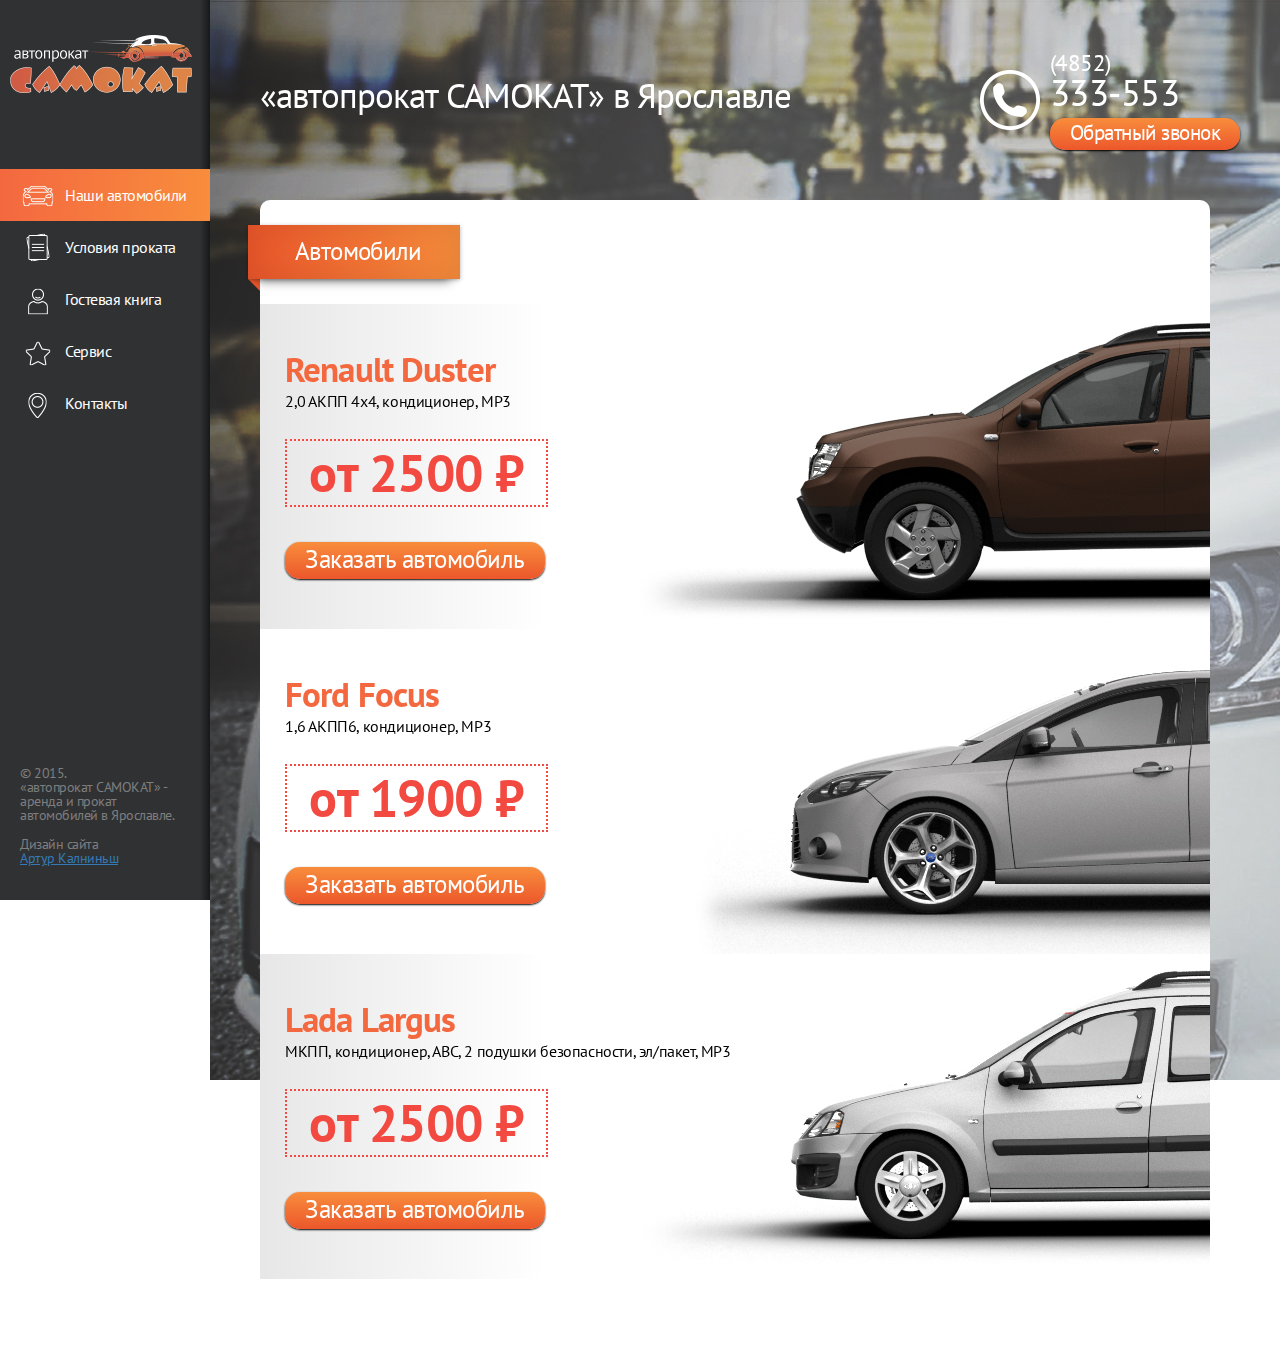
==== commit 141706d9: "Витрина" ====
--- a/index2.htm
+++ b/index2.htm
@@ -15,7 +15,6 @@
   <![endif]-->
   <link rel="stylesheet" href="f/css/main.css">
   <script src="f/js/jquery-1.11.3.min.js"></script>
-  <script src="f/js/stickyfill.min.js"></script>
   <script src="f/js/common.js"></script>
   <link href='https://fonts.googleapis.com/css?family=PT+Sans:400,700,400italic,700italic&subset=latin,cyrillic' rel='stylesheet' type='text/css'>
   <script>
@@ -24,8 +23,22 @@
     });
   </script>
 </head>
-<body class="clearfix">
-  <div class="main clearfix">
+<body>
+  <div class="header">
+    <div class="header__ham">
+      <a href="#">&nbsp;</a>
+    </div>
+    <a href="/" class="logo">
+      <img src="f/i/logo.png" alt="">
+    </a>
+    <div class="callback">
+      <p class="callback__num">
+        <span>(4852)</span>
+        333-553
+      </p>
+    </div>
+  </div>
+  <div class="main">
     <div class="main__holder">
       <a href="/" class="logo">
       <img src="f/i/logo.png" alt="">
@@ -51,27 +64,41 @@
       </p>
     </div>
   </div>
-  <div class="wrap clearfix">
-    <div class="header">
-      <div class="header__ham">
-        <a href="#">&nbsp;</a>
-      </div>
-      <a href="/" class="logo">
-        <img src="f/i/logo.png" alt="">
-      </a>
-      <div class="callback">
-        <p class="callback__num">
-          <span>(4852)</span>
-          333-553
-        </p>
-      </div>
-    </div>
+  <div class="wrap">
     <div class="back"><img src="f/i/back/1.jpg" alt=""></div>
     <div class="holder">
       <h1 class="main-title">«автопрокат САМОКАТ» в Ярославле</h1>
       <div class="content">
         <p class="content__title">Автомобили</p>
-        
+        <div class="catalog">
+          <div class="catalog__item">
+            <p class="catalog__name">Renault Duster</p>
+            <p class="catalog__detail">2,0 АКПП 4х4, кондиционер, МР3</p>
+            <p class="catalog__price">от 2500 ₽</p>
+            <div class="catalog__btn">
+              <a href="#" class="btn">Заказать автомобиль</a>
+            </div>
+            <img src="f/i/catalog/1.jpg" alt="">
+          </div>
+          <div class="catalog__item">
+            <p class="catalog__name">Ford Focus</p>
+            <p class="catalog__detail">1,6 АКПП6, кондиционер, МР3</p>
+            <p class="catalog__price">от 1900 ₽</p>
+            <div class="catalog__btn">
+              <a href="#" class="btn">Заказать автомобиль</a>
+            </div>
+            <img src="f/i/catalog/2.jpg" alt="">
+          </div>
+          <div class="catalog__item">
+            <p class="catalog__name">Lada Largus</p>
+            <p class="catalog__detail">МКПП, кондиционер, АВС, 2 подушки безопасности, эл/пакет, МР3</p>
+            <p class="catalog__price">от 2500 ₽</p>
+            <div class="catalog__btn">
+              <a href="#" class="btn">Заказать автомобиль</a>
+            </div>
+            <img src="f/i/catalog/3.jpg" alt="">
+          </div>
+        </div>
       </div>
       <div class="callback">
         <p class="callback__num">
--- a/f/css/main.css
+++ b/f/css/main.css
@@ -4431,3 +4431,78 @@
   display: block;
   background: url(../../f/i/icons.png) 0 -154px;
 }
+.catalog {
+  margin: 0 -50px;
+}
+@media (max-width: 767px) {
+  .catalog {
+    margin: 0 -35px;
+  }
+}
+.catalog__item {
+  position: relative;
+  overflow: hidden;
+  padding: 50px 25px;
+  z-index: 1;
+}
+.catalog__item:nth-child(odd) {
+  background: -moz-linear-gradient(left, #e8e7e7 0%, #e7e6e6 30%);
+  background: -webkit-gradient(left top, right top, color-stop(0%, #e8e7e7), color-stop(30%, rgba(232, 231, 231, 0)));
+  background: -webkit-linear-gradient(left, #e8e7e7 0%, rgba(232, 231, 231, 0) 30%);
+  background: -o-linear-gradient(left, #e8e7e7 0%, rgba(232, 231, 231, 0) 30%);
+  background: -ms-linear-gradient(left, #e8e7e7 0%, rgba(232, 231, 231, 0) 30%);
+  background: linear-gradient(to right, #e8e7e7 0%, rgba(232, 231, 231, 0) 30%);
+}
+.catalog__name {
+  font-weight: bold;
+  font-size: 35px;
+  color: #f46840;
+  letter-spacing: -0.025em;
+  margin-bottom: 5px;
+  line-height: 30px;
+}
+.catalog__detail {
+  color: #010101;
+  font-size: 16px;
+  line-height: 25px;
+  letter-spacing: -0.025em;
+  margin-bottom: 25px;
+}
+.catalog__price {
+  color: #f24941;
+  font-size: 52px;
+  font-weight: bold;
+  border: 2px dotted;
+  display: inline-block;
+  padding: 22px;
+  margin-bottom: 35px;
+}
+@media (max-width: 479px) {
+  .catalog__price {
+    font-size: 35px;
+  }
+}
+.catalog__btn a,
+.catalog__btn a:active {
+  font-size: 25px;
+  line-height: 30px;
+}
+@media (max-width: 479px) {
+  .catalog__btn a,
+  .catalog__btn a:active {
+    font-size: 20px;
+    padding-left: 10px;
+    padding-right: 10px;
+  }
+}
+.catalog img {
+  position: absolute;
+  bottom: 0;
+  left: 40%;
+  z-index: -1;
+}
+@media (max-width: 479px) {
+  .catalog img {
+    display: none;
+  }
+}
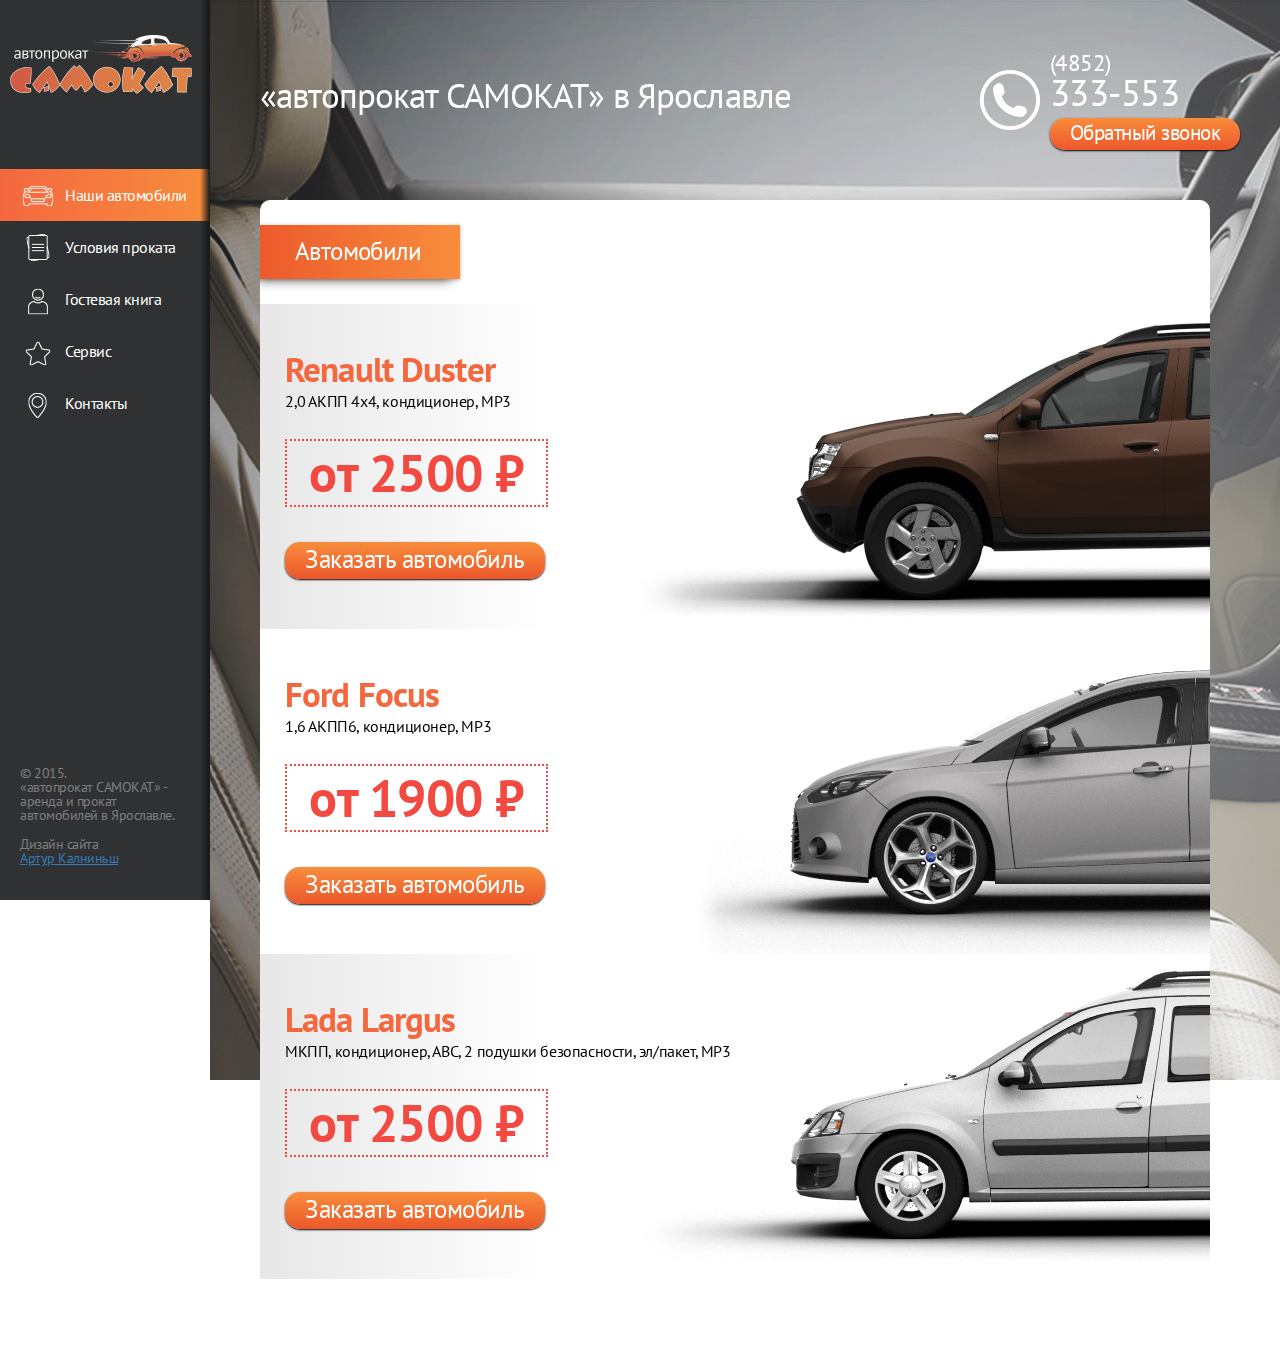
==== commit 57f95f44: "Гостевая" ====
--- a/index2.htm
+++ b/index2.htm
@@ -65,7 +65,7 @@
     </div>
   </div>
   <div class="wrap">
-    <div class="back"><img src="f/i/back/1.jpg" alt=""></div>
+    <div class="back"><img src="f/i/back/2.jpg" alt=""></div>
     <div class="holder">
       <h1 class="main-title">«автопрокат САМОКАТ» в Ярославле</h1>
       <div class="content">
@@ -76,7 +76,7 @@
             <p class="catalog__detail">2,0 АКПП 4х4, кондиционер, МР3</p>
             <p class="catalog__price">от 2500 ₽</p>
             <div class="catalog__btn">
-              <a href="#" class="btn">Заказать автомобиль</a>
+              <a href="#" class="btn btn_big">Заказать автомобиль</a>
             </div>
             <img src="f/i/catalog/1.jpg" alt="">
           </div>
@@ -85,7 +85,7 @@
             <p class="catalog__detail">1,6 АКПП6, кондиционер, МР3</p>
             <p class="catalog__price">от 1900 ₽</p>
             <div class="catalog__btn">
-              <a href="#" class="btn">Заказать автомобиль</a>
+              <a href="#" class="btn btn_big">Заказать автомобиль</a>
             </div>
             <img src="f/i/catalog/2.jpg" alt="">
           </div>
@@ -94,7 +94,7 @@
             <p class="catalog__detail">МКПП, кондиционер, АВС, 2 подушки безопасности, эл/пакет, МР3</p>
             <p class="catalog__price">от 2500 ₽</p>
             <div class="catalog__btn">
-              <a href="#" class="btn">Заказать автомобиль</a>
+              <a href="#" class="btn btn_big">Заказать автомобиль</a>
             </div>
             <img src="f/i/catalog/3.jpg" alt="">
           </div>
--- a/f/css/main.css
+++ b/f/css/main.css
@@ -685,6 +685,21 @@
   background: -ms-linear-gradient(bottom, #ec572b 0%, #f88d3c 100%);
   background: linear-gradient(to top, #ec572b 0%, #f88d3c 100%);
 }
+.btn_big,
+.btn_big:active {
+  font-size: 25px;
+  padding-left: 20px;
+  padding-right: 20px;
+}
+@media (max-width: 479px) {
+  .btn_big,
+  .btn_big:active {
+    font-size: 18px;
+    line-height: 20px;
+    padding-left: 10px;
+    padding-right: 10px;
+  }
+}
 .btn:focus,
 .btn:active:focus,
 .btn.active:focus,
@@ -3802,6 +3817,124 @@
 @-ms-viewport {
   width: device-width;
 }
+::-webkit-input-placeholder {
+  line-height: 24px;
+  font-style: 16px !important;
+  opacity: .25;
+  color: #000;
+}
+:-moz-placeholder {
+  line-height: 24px;
+  font-style: 16px !important;
+  opacity: .25;
+  color: #000;
+}
+:-ms-input-placeholder {
+  line-height: 24px;
+  font-style: 16px !important;
+  opacity: .25;
+  color: #000;
+}
+input:-moz-placeholder {
+  line-height: 24px;
+  font-style: 16px !important;
+  opacity: .25;
+  color: #000;
+}
+.popups {
+  position: absolute;
+  left: -9999px;
+  top: -9999px;
+}
+.fancybox-skin {
+  border-radius: 5px;
+}
+.fancybox-close {
+  display: none;
+}
+.input {
+  border: none;
+  border-left: 1px solid #bfc0c0;
+  resize: none;
+  padding: 0 5px;
+  position: relative;
+  font-size: 16px;
+}
+.input:focus {
+  outline: none !important;
+}
+.input-wrap {
+  position: relative;
+}
+.input-wrap:before {
+  position: absolute;
+  content: '';
+  right: 5px;
+  top: 0;
+  bottom: 0;
+  margin: auto;
+  background: #bfc0c0;
+  width: 4px;
+  height: 4px;
+  border-radius: 50%;
+  display: block;
+}
+textarea {
+  min-height: 100px;
+}
+.popup {
+  padding: 20px 25px;
+  max-width: 620px;
+}
+.popup__hint {
+  font-size: 16px;
+  line-height: 20px;
+  margin-bottom: 20px;
+}
+.popup__hint span {
+  color: #f24941;
+}
+.popup__line {
+  margin-bottom: 10px;
+  padding-left: 30px;
+}
+@media (max-width: 479px) {
+  .popup__line {
+    padding-left: 0;
+  }
+}
+.popup__label {
+  display: inline-block;
+  vertical-align: top;
+  width: 45%;
+  font-size: 16px;
+}
+.popup__label span {
+  color: #f24941;
+}
+.popup__input {
+  display: inline-block;
+  vertical-align: top;
+  width: 55%;
+}
+.popup__btn {
+  padding-top: 10px;
+  text-align: right;
+}
+.popup__btn a,
+.popup__btn a:active {
+  padding-left: 30px;
+  padding-right: 30px;
+}
+.popup__message {
+  background: #aff8a4;
+  border-radius: 5px;
+  padding: 20px;
+  font-size: 16px;
+  opacity: .85;
+  position: fixed;
+  line-height: 16px;
+}
 [class^="icon-"],
 [class*=" icon-"] {
   display: inline-block;
@@ -3826,6 +3959,11 @@
   content: '';
   background: url('../../f/i/icons.png') -9999px -9999px no-repeat;
 }
+.pseudo {
+  border-bottom: 1px dashed;
+  line-height: 20px;
+  display: inline-block;
+}
 .icon-car {
   width: 32px;
   height: 22px;
@@ -3853,17 +3991,49 @@
   height: 27px;
   background-position: -105px 0;
 }
-.icon-finger {
+.iconize-finger,
+.iconize-add,
+.iconize-payment,
+.iconize-insurance,
+.iconize-docs,
+.iconize-age,
+.iconize-docs2 {
+  padding-left: 74px !important;
+}
+.iconize-finger:before,
+.iconize-add:before,
+.iconize-payment:before,
+.iconize-insurance:before,
+.iconize-docs:before,
+.iconize-age:before,
+.iconize-docs2:before {
   width: 49px;
   height: 57px;
+  left: 15px;
+  top: 2px;
+  bottom: 2px;
+  margin: auto 0;
+}
+.iconize-finger:before {
   background-position: 0 -29px;
-  margin-right: 25px;
-}
-.icon-add {
-  width: 49px;
-  height: 57px;
+}
+.iconize-add:before {
   background-position: -49px -29px;
-  margin-right: 25px;
+}
+.iconize-payment:before {
+  background-position: -98px -29px;
+}
+.iconize-insurance:before {
+  background-position: -147px -29px;
+}
+.iconize-docs:before {
+  background-position: -196px -29px;
+}
+.iconize-age:before {
+  background-position: -245px -29px;
+}
+.iconize-docs2:before {
+  background-position: -294px -29px;
 }
 .main {
   background: #303133;
@@ -3883,15 +4053,18 @@
     overflow: hidden;
     max-height: 0;
     width: 100%;
-    -webkit-transition: max-height 0 linear;
-    -moz-transition: max-height 0 linear;
-    -o-transition: max-height 0 linear;
-    -ms-transition: max-height 0 linear;
-    transition: max-height 0 linear;
+    position: relative;
+    height: auto;
+    -webkit-transition: max-height 0.7s cubic-bezier(0, 1.05, 0, 1);
+    -moz-transition: max-height 0.7s cubic-bezier(0, 1.05, 0, 1);
+    -o-transition: max-height 0.7s cubic-bezier(0, 1.05, 0, 1);
+    -ms-transition: max-height 0.7s cubic-bezier(0, 1.05, 0, 1);
+    transition: max-height 0.7s cubic-bezier(0, 1.05, 0, 1);
   }
   .main__holder {
     width: 100%;
     height: auto;
+    padding-top: 10px;
   }
   .main:after {
     content: '';
@@ -3908,21 +4081,18 @@
     background: linear-gradient(to top, rgba(54, 55, 57, 0) 0%, #17181a 100%);
   }
 }
+@media (max-width: 479px) {
+  .main__holder {
+    padding-top: 25px;
+  }
+}
 .main_active {
   max-height: 100%;
-  position: relative;
-  height: auto;
-  padding-top: 10px;
-  -webkit-transition: max-height 0.7s ease;
-  -moz-transition: max-height 0.7s ease;
-  -o-transition: max-height 0.7s ease;
-  -ms-transition: max-height 0.7s ease;
-  transition: max-height 0.7s ease;
-}
-@media (max-width: 479px) {
-  .main_active {
-    padding-top: 30px;
-  }
+  -webkit-transition: max-height 0.9s ease;
+  -moz-transition: max-height 0.9s ease;
+  -o-transition: max-height 0.9s ease;
+  -ms-transition: max-height 0.9s ease;
+  transition: max-height 0.9s ease;
 }
 .main_active:before {
   display: none;
@@ -3945,6 +4115,7 @@
   background: -o-linear-gradient(left, rgba(54, 55, 57, 0) 0%, #17181a 100%);
   background: -ms-linear-gradient(left, rgba(54, 55, 57, 0) 0%, #17181a 100%);
   background: linear-gradient(to right, rgba(54, 55, 57, 0) 0%, #17181a 100%);
+  z-index: 2;
 }
 .main__copyright {
   position: absolute;
@@ -3977,7 +4148,7 @@
 @media (max-width: 479px) {
   .main .callback {
     display: block;
-    margin-bottom: 15px;
+    margin-bottom: 10px;
   }
 }
 .main .callback:before {
@@ -4094,6 +4265,7 @@
   }
 }
 .content {
+  overflow: hidden;
   background: #fff;
   border-radius: 10px;
   max-width: 950px;
@@ -4148,9 +4320,9 @@
   background: -o-linear-gradient(left, #ec572b 0%, #f88d3c 100%);
   background: -ms-linear-gradient(left, #ec572b 0%, #f88d3c 100%);
   background: linear-gradient(to right, #ec572b 0%, #f88d3c 100%);
-  -webkit-box-shadow: 0 12px 10px -10px rgba(0, 0, 0, 0.5), 0 1px 4px rgba(0, 0, 0, 0.3), 0 0 40px rgba(0, 0, 0, 0.1) inset;
-  -moz-box-shadow: 0 12px 10px -10px rgba(0, 0, 0, 0.5), 0 1px 4px rgba(0, 0, 0, 0.3), 0 0 40px rgba(0, 0, 0, 0.1) inset;
-  box-shadow: 0 12px 10px -10px rgba(0, 0, 0, 0.5), 0 1px 4px rgba(0, 0, 0, 0.3), 0 0 40px rgba(0, 0, 0, 0.1) inset;
+  -webkit-box-shadow: 0 12px 10px -10px rgba(0, 0, 0, 0.5), 0 1px 4px rgba(0, 0, 0, 0.3);
+  -moz-box-shadow: 0 12px 10px -10px rgba(0, 0, 0, 0.5), 0 1px 4px rgba(0, 0, 0, 0.3);
+  box-shadow: 0 12px 10px -10px rgba(0, 0, 0, 0.5), 0 1px 4px rgba(0, 0, 0, 0.3);
 }
 @media (max-width: 479px) {
   .content__title {
@@ -4164,8 +4336,8 @@
   margin: 0 -50px 15px;
   display: block;
   font-weight: bold;
-  line-height: 20px;
-  padding: 5px 25px;
+  line-height: 60px;
+  padding: 2px 25px 7px;
   background: -moz-linear-gradient(left, #e7e6e6 0%, #e7e6e6 100%);
   background: -webkit-gradient(left top, right top, color-stop(0%, #e7e6e6), color-stop(100%, #e7e6e6));
   background: -webkit-linear-gradient(left, #e7e6e6 0%, #e7e6e6 100%);
@@ -4173,6 +4345,12 @@
   background: -ms-linear-gradient(left, #e7e6e6 0%, #e7e6e6 100%);
   background: linear-gradient(to right, #e7e6e6 0%, #e7e6e6 100%);
 }
+.content__subtitle span {
+  display: inline-block;
+  vertical-align: middle;
+  line-height: 20px;
+  padding: 7px;
+}
 @media (max-width: 767px) {
   .content__subtitle {
     margin: 0 -35px 15px;
@@ -4180,19 +4358,24 @@
 }
 @media (max-width: 479px) {
   .content__subtitle {
-    font-size: 16px;
-    line-height: 18px;
-    padding: 20px 25px;
-  }
-  .content__subtitle i {
+    font-size: 18px;
+    line-height: 20px;
+    padding-left: 20px !important;
+  }
+  .content__subtitle:before {
     display: none;
   }
 }
 .content__text {
-  margin-bottom: 30px;
+  margin-bottom: 25px;
 }
 .content__text p {
   margin-bottom: 10px;
+}
+.content__text span {
+  padding-left: 10px;
+  display: block;
+  margin-bottom: 5px;
 }
 @media (max-width: 479px) {
   .content__text {
@@ -4333,23 +4516,10 @@
     line-height: 18px;
   }
 }
-.preface__btn,
-.preface__btn:active {
+.preface__btn {
   margin-right: 20px;
   vertical-align: top;
-  font-size: 25px;
-  padding-left: 20px;
-  padding-right: 20px;
   margin-bottom: 10px;
-}
-@media (max-width: 479px) {
-  .preface__btn,
-  .preface__btn:active {
-    font-size: 18px;
-    line-height: 20px;
-    padding-left: 10px;
-    padding-right: 10px;
-  }
 }
 .preface__hint {
   font-style: italic;
@@ -4484,15 +4654,12 @@
 }
 .catalog__btn a,
 .catalog__btn a:active {
-  font-size: 25px;
   line-height: 30px;
 }
 @media (max-width: 479px) {
   .catalog__btn a,
   .catalog__btn a:active {
-    font-size: 20px;
-    padding-left: 10px;
-    padding-right: 10px;
+    line-height: 20px;
   }
 }
 .catalog img {
@@ -4501,8 +4668,255 @@
   left: 40%;
   z-index: -1;
 }
-@media (max-width: 479px) {
+@media (max-width: 767px) {
   .catalog img {
     display: none;
   }
 }
+.goods .content__title {
+  padding-right: 70px;
+  padding-left: 40px;
+  margin-right: 10px;
+  margin-bottom: 45px;
+}
+@media (max-width: 479px) {
+  .goods .content__title {
+    margin-bottom: 20px;
+  }
+}
+.goods__holder {
+  margin-left: -50px;
+  position: relative;
+}
+@media (max-width: 767px) {
+  .goods__holder {
+    margin-left: -35px;
+  }
+}
+.goods__other {
+  font-style: italic;
+  font-size: 16px;
+  color: #010101;
+  margin-bottom: 10px;
+  vertical-align: middle;
+  display: inline-block;
+}
+@media (max-width: 479px) {
+  .goods__other {
+    margin-bottom: 30px;
+    font-size: 14px;
+  }
+}
+.goods__img {
+  display: inline-block;
+  vertical-align: top;
+  width: 55%;
+}
+.goods__img img {
+  width: 130%;
+  max-width: 700px;
+  margin-bottom: 20px;
+}
+@media (max-width: 767px) {
+  .goods__img {
+    display: block;
+    width: 100%;
+    margin-bottom: 40px;
+  }
+}
+.goods__info {
+  display: inline-block;
+  vertical-align: top;
+  width: 45%;
+  padding-left: 30px;
+}
+@media (max-width: 767px) {
+  .goods__info {
+    display: block;
+    width: 100%;
+    padding-left: 25px;
+  }
+}
+.goods__info-holder {
+  margin-bottom: 15px;
+}
+.goods__info-holder_spec .goods__line {
+  border: 1px solid #f46840;
+  border-radius: 10px;
+  margin: -10px;
+  padding: 10px;
+  display: inline-block;
+}
+.goods__info-holder_spec .goods__line span {
+  display: inline-block;
+}
+.goods__info-subtitle {
+  font-weight: bold;
+  font-size: 16px;
+  line-height: 20px;
+  color: #f46840;
+  margin-left: -25px;
+  margin-bottom: 15px;
+}
+@media (max-width: 767px) {
+  .goods__info-subtitle {
+    margin-left: 0;
+  }
+}
+.goods__conditions {
+  padding-left: 25px;
+  font-size: 13px;
+  line-height: 16px;
+}
+.goods__conditions span {
+  padding-left: 15px;
+  display: inline-block;
+}
+.goods__line {
+  font-size: 16px;
+  color: #010101;
+  line-height: 22px;
+}
+.goods__line b {
+  width: 150px;
+  float: left;
+}
+@media (max-width: 479px) {
+  .goods__line b {
+    float: none;
+    display: block;
+  }
+}
+.goods__line span {
+  padding-left: 15px;
+  overflow: hidden;
+  display: block;
+}
+@media (max-width: 479px) {
+  .goods__line span {
+    padding-left: 0;
+  }
+}
+.goods__btn {
+  text-align: center;
+  margin-top: 50px;
+  margin-bottom: 20px;
+  margin-right: -25px;
+}
+@media (max-width: 767px) {
+  .goods__btn {
+    margin-right: -10px;
+    padding-left: 0;
+  }
+}
+.guest {
+  background: none;
+  max-width: 670px;
+  padding: 0 25px 30px;
+}
+@media (max-width: 479px) {
+  .guest {
+    padding: 0 15px 30px;
+  }
+}
+.guest__pretext {
+  color: #fff;
+  font-size: 16px;
+  margin-bottom: 25px;
+}
+.guest__btn,
+.guest__btn:active {
+  padding-left: 35px;
+  padding-right: 35px;
+  margin-bottom: 20px;
+}
+.guest__holder {
+  position: relative;
+  margin-top: -5px;
+}
+.guest__holder:before {
+  position: absolute;
+  content: '';
+  border-top: 1px solid #fff4ec;
+  top: 10px;
+  left: 0;
+  width: 100%;
+}
+.guest__conversation {
+  position: relative;
+  padding: 25px 0 10px;
+}
+.guest__conversation:before {
+  content: '';
+  position: absolute;
+  bottom: 0;
+  left: 15px;
+  right: 35px;
+  border-bottom: 1px dotted #fff4ec;
+}
+.guest__message {
+  padding: 0 35px 0 15px;
+  margin-bottom: 15px;
+}
+.guest__message-wrap {
+  background: #fff4ec;
+  border-radius: 5px;
+  padding: 10px 10px 15px;
+  position: relative;
+  -webkit-box-shadow: 0 12px 10px -10px rgba(0, 0, 0, 0.5), 0 1px 4px rgba(0, 0, 0, 0.3);
+  -moz-box-shadow: 0 12px 10px -10px rgba(0, 0, 0, 0.5), 0 1px 4px rgba(0, 0, 0, 0.3);
+  box-shadow: 0 12px 10px -10px rgba(0, 0, 0, 0.5), 0 1px 4px rgba(0, 0, 0, 0.3);
+}
+.guest__message-wrap:before {
+  position: absolute;
+  content: '';
+  left: -14px;
+  top: 10px;
+  width: 18px;
+  height: 25px;
+  background: url(../../f/i/icons.png) -76px -89px;
+}
+.guest__message-wrap p {
+  padding-left: 3px;
+  font-size: 16px;
+  color: #010101;
+  line-height: 16px;
+}
+.guest__message_answer {
+  padding: 0 15px 0 35px;
+}
+.guest__message_answer .guest__message-wrap {
+  background: #ffe9d6;
+}
+.guest__message_answer .guest__message-wrap:before {
+  left: auto;
+  right: -14px;
+  background-position: -94px -89px;
+}
+.guest__name {
+  font-weight: bold;
+  display: block;
+  margin-bottom: 7px;
+}
+.guest__name,
+.guest__date {
+  font-size: 16px;
+  color: #010101;
+}
+.guest__date {
+  position: absolute;
+  right: 10px;
+  top: 10px;
+}
+@media (max-width: 479px) {
+  .guest__date {
+    position: relative;
+    display: block;
+    margin-top: -5px;
+    margin-bottom: 7px;
+    font-size: 14px;
+    font-style: italic;
+    right: auto;
+    top: auto;
+  }
+}
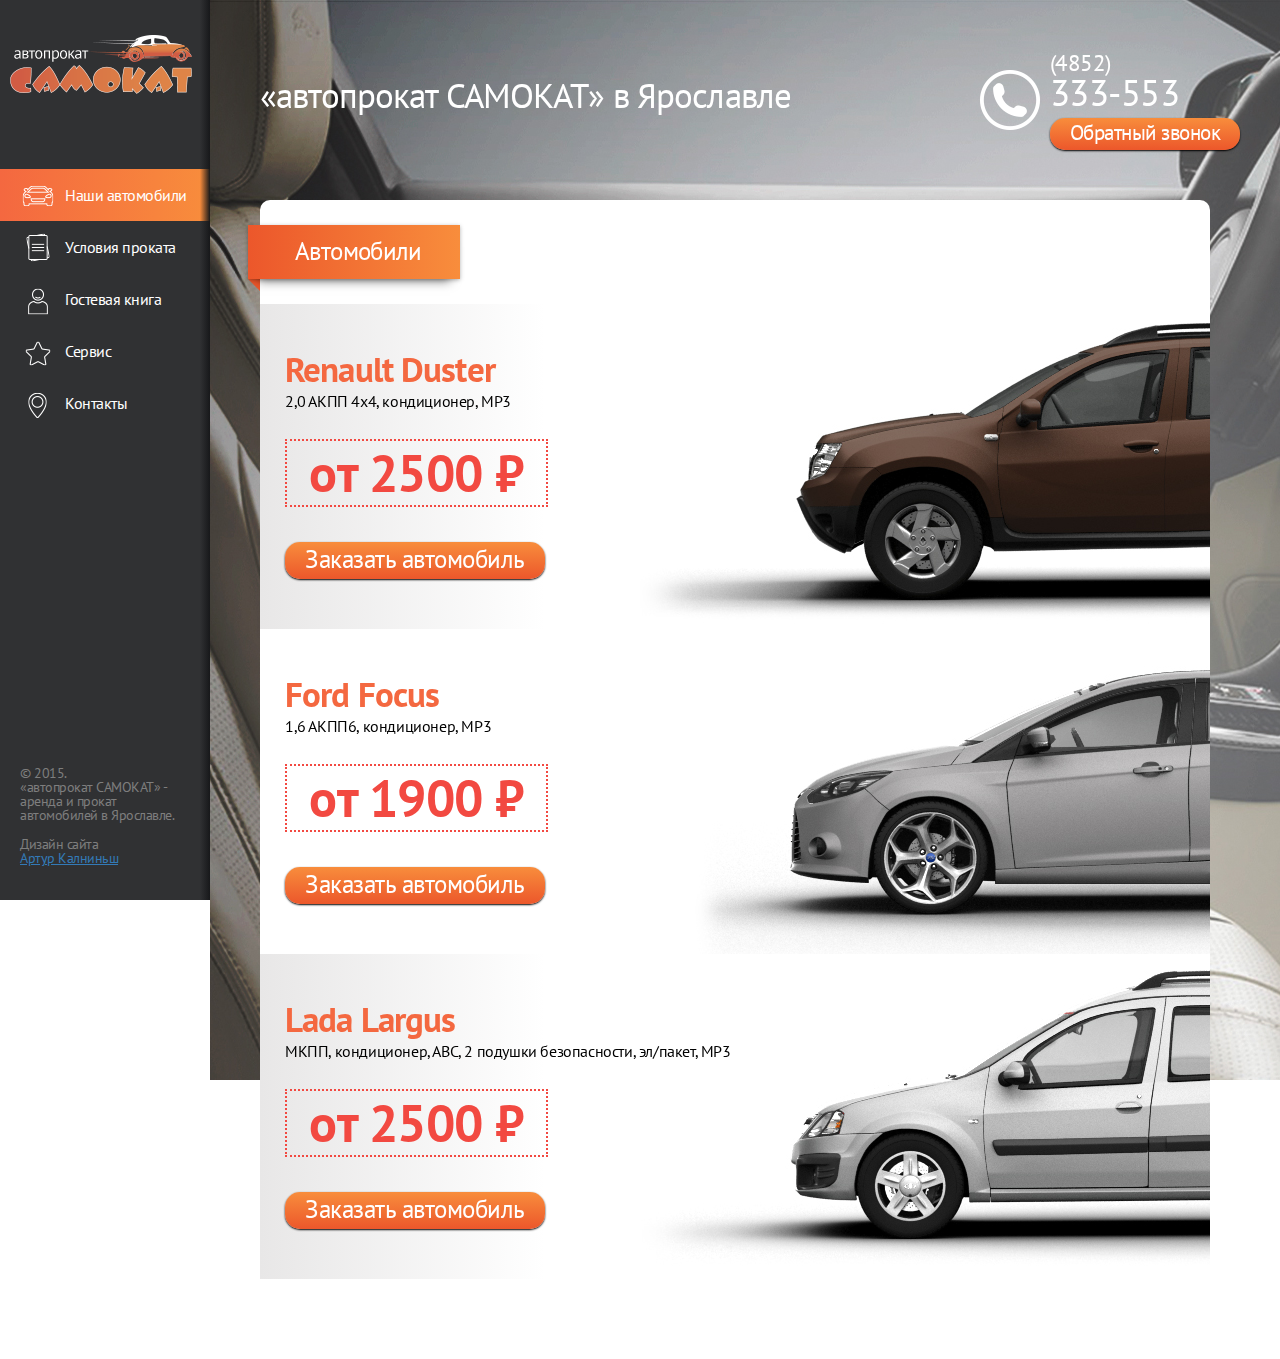
==== commit 0bc62287: "Сервис" ====
--- a/index2.htm
+++ b/index2.htm
@@ -13,8 +13,10 @@
     <script src="https://oss.maxcdn.com/html5shiv/3.7.2/html5shiv.min.js"></script>
     <script src="https://oss.maxcdn.com/respond/1.4.2/respond.min.js"></script>
   <![endif]-->
+  <link rel="stylesheet" href="f/fancybox/jquery.fancybox.css?v=2.1.5" media="screen">
   <link rel="stylesheet" href="f/css/main.css">
   <script src="f/js/jquery-1.11.3.min.js"></script>
+  <script src="f/fancybox/jquery.fancybox.pack.js?v=2.1.5"></script>
   <script src="f/js/common.js"></script>
   <link href='https://fonts.googleapis.com/css?family=PT+Sans:400,700,400italic,700italic&subset=latin,cyrillic' rel='stylesheet' type='text/css'>
   <script>
--- a/f/css/main.css
+++ b/f/css/main.css
@@ -3926,6 +3926,13 @@
   padding-left: 30px;
   padding-right: 30px;
 }
+@media (max-width: 479px) {
+  .popup__btn a,
+  .popup__btn a:active {
+    padding-left: 15px;
+    padding-right: 15px;
+  }
+}
 .popup__message {
   background: #aff8a4;
   border-radius: 5px;
@@ -4265,7 +4272,6 @@
   }
 }
 .content {
-  overflow: hidden;
   background: #fff;
   border-radius: 10px;
   max-width: 950px;
@@ -4383,6 +4389,24 @@
     line-height: 18px;
   }
 }
+.content__hint {
+  font-style: italic;
+  overflow: hidden;
+  vertical-align: middle;
+  line-height: 20px;
+}
+@media (max-width: 767px) {
+  .content__hint {
+    display: block;
+    width: 100%;
+    margin-bottom: 20px;
+  }
+}
+@media (max-width: 479px) {
+  .content__hint {
+    font-size: 18px;
+  }
+}
 .callback {
   position: absolute;
   right: 40px;
@@ -4687,6 +4711,7 @@
 .goods__holder {
   margin-left: -50px;
   position: relative;
+  overflow: hidden;
 }
 @media (max-width: 767px) {
   .goods__holder {
@@ -4920,3 +4945,87 @@
     top: auto;
   }
 }
+.service .content__title {
+  margin-right: 10px;
+  padding-left: 40px;
+  padding-right: 70px;
+  float: left;
+  margin-bottom: 20px;
+}
+.service__holder {
+  clear: both;
+  margin-bottom: -22px;
+}
+.service__line {
+  padding-left: 25px;
+  padding-right: 25px;
+  margin: 0 -50px 22px;
+  min-height: 57px;
+  line-height: 57px;
+  overflow: hidden;
+  position: relative;
+  padding: 2px 25px 7px;
+  background: -moz-linear-gradient(left, #e8e6e6 60%, rgba(232, 230, 230, 0) 85%);
+  background: -webkit-gradient(left top, right top, color-stop(60%, #e8e6e6), color-stop(85%, rgba(232, 230, 230, 0)));
+  background: -webkit-linear-gradient(left, #e8e6e6 60%, rgba(232, 230, 230, 0) 85%);
+  background: -o-linear-gradient(left, #e8e6e6 60%, rgba(232, 230, 230, 0) 85%);
+  background: -ms-linear-gradient(left, #e8e6e6 60%, rgba(232, 230, 230, 0) 85%);
+  background: linear-gradient(to right, #e8e6e6 60%, rgba(232, 230, 230, 0) 85%);
+  z-index: 1;
+}
+@media (max-width: 767px) {
+  .service__line {
+    margin: 0 -35px 15px;
+  }
+}
+.service__line:before {
+  content: '';
+  position: absolute;
+  border-top: 5px dotted #e8e7e7;
+  width: 100%;
+  height: 5px;
+  top: 0;
+  right: 90px;
+  bottom: 0;
+  margin: auto 0;
+  z-index: -1;
+}
+.service__line_wide-value:before {
+  right: 220px;
+}
+.service__line_warn {
+  background: -moz-linear-gradient(left, #f0d5c0 60%, rgba(240, 213, 192, 0) 85%);
+  background: -webkit-gradient(left top, right top, color-stop(60%, #f0d5c0), color-stop(85%, rgba(240, 213, 192, 0)));
+  background: -webkit-linear-gradient(left, #f0d5c0 60%, rgba(240, 213, 192, 0) 85%);
+  background: -o-linear-gradient(left, #f0d5c0 60%, rgba(240, 213, 192, 0) 85%);
+  background: -ms-linear-gradient(left, #f0d5c0 60%, rgba(240, 213, 192, 0) 85%);
+  background: linear-gradient(to right, #f0d5c0 60%, rgba(240, 213, 192, 0) 85%);
+}
+.service__line_warn:before {
+  border-top-color: #f0d5c0;
+  right: 160px;
+}
+.service__name {
+  width: 70%;
+  display: inline-block;
+  vertical-align: middle;
+  line-height: 25px;
+}
+.service__value {
+  display: inline-block;
+  vertical-align: middle;
+  width: 30%;
+  text-align: right;
+  line-height: 25px;
+  font-weight: bold;
+}
+.service__value span {
+  display: block;
+  font-weight: normal;
+}
+@media (max-width: 479px) {
+  .service__name,
+  .service__value {
+    font-size: 16px;
+  }
+}
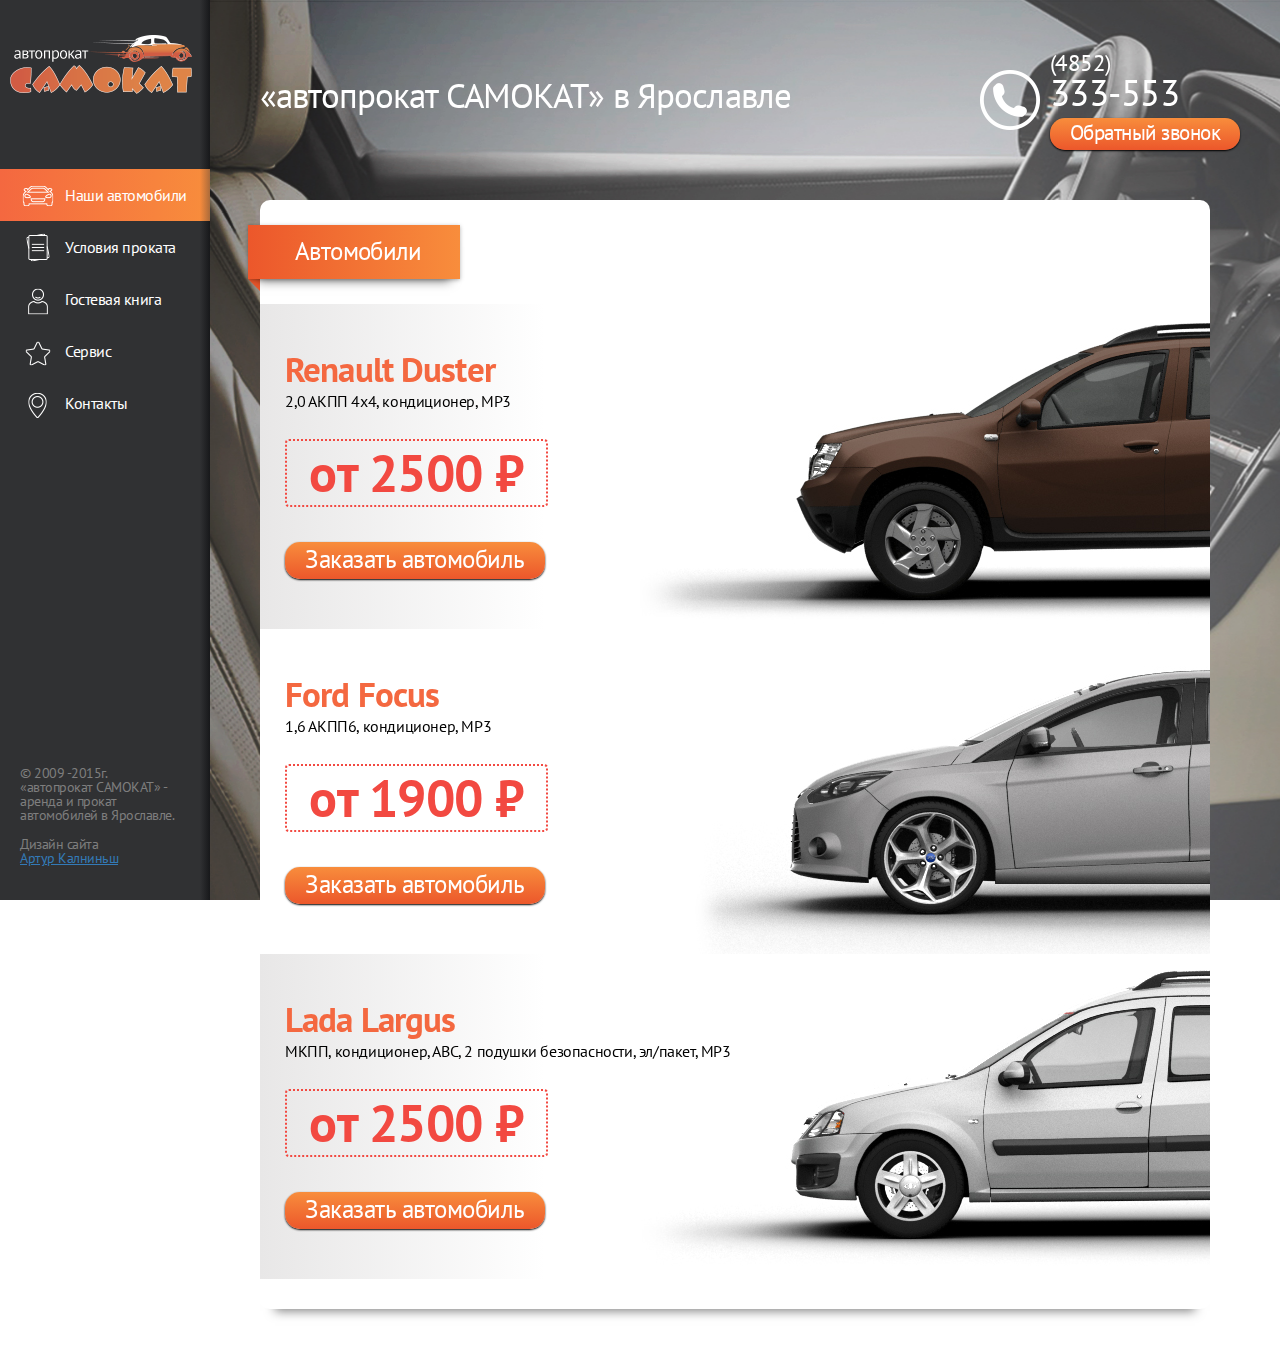
==== commit 9de247b3: "+" ====
--- a/index2.htm
+++ b/index2.htm
@@ -59,7 +59,7 @@
         <li class="main-menu__item"><a href="#"><span><i class="icon-marker"></i></span>Контакты</a></li>
       </ul>
       <p class="main__copyright">
-        © 2015. <br>
+        © 2009 -2015г.<br>
         <span>«автопрокат САМОКАТ» - аренда и прокат автомобилей в Ярославле.</span>
         Дизайн сайта <br>
         <a href="#">Артур Калниньш</a>
--- a/f/css/main.css
+++ b/f/css/main.css
@@ -4122,7 +4122,7 @@
   background: -o-linear-gradient(left, rgba(54, 55, 57, 0) 0%, #17181a 100%);
   background: -ms-linear-gradient(left, rgba(54, 55, 57, 0) 0%, #17181a 100%);
   background: linear-gradient(to right, rgba(54, 55, 57, 0) 0%, #17181a 100%);
-  z-index: 2;
+  z-index: 1;
 }
 .main__copyright {
   position: absolute;
@@ -4228,6 +4228,21 @@
   background: -ms-linear-gradient(left, #f46840 0%, #f88d3c 100%);
   background: linear-gradient(to right, #f46840 0%, #f88d3c 100%);
 }
+.main-menu__item a:hover:after,
+.main-menu__item p:hover:after {
+  content: '';
+  width: 10px;
+  height: 100%;
+  position: absolute;
+  right: 0;
+  top: 0;
+  background: -moz-linear-gradient(left, rgba(54, 55, 57, 0) 0%, rgba(54, 55, 57, 0.4) 0%);
+  background: -webkit-gradient(left top, right top, color-stop(0%, rgba(54, 55, 57, 0)), color-stop(100%, rgba(54, 55, 57, 0.4)));
+  background: -webkit-linear-gradient(left, rgba(54, 55, 57, 0) 0%, rgba(54, 55, 57, 0.4) 100%);
+  background: -o-linear-gradient(left, rgba(54, 55, 57, 0) 0%, rgba(54, 55, 57, 0.4) 100%);
+  background: -ms-linear-gradient(left, rgba(54, 55, 57, 0) 0%, rgba(54, 55, 57, 0.4) 100%);
+  background: linear-gradient(to right, rgba(54, 55, 57, 0) 0%, rgba(54, 55, 57, 0.4) 100%);
+}
 .main-menu__item_active a:before,
 .main-menu__item_active p:before {
   width: 100%;
@@ -4244,6 +4259,21 @@
   background: -ms-linear-gradient(left, #f46840 0%, #f88d3c 100%);
   background: linear-gradient(to right, #f46840 0%, #f88d3c 100%);
 }
+.main-menu__item_active a:after,
+.main-menu__item_active p:after {
+  content: '';
+  width: 10px;
+  height: 100%;
+  position: absolute;
+  right: 0;
+  top: 0;
+  background: -moz-linear-gradient(left, rgba(54, 55, 57, 0) 0%, rgba(54, 55, 57, 0.4) 0%);
+  background: -webkit-gradient(left top, right top, color-stop(0%, rgba(54, 55, 57, 0)), color-stop(100%, rgba(54, 55, 57, 0.4)));
+  background: -webkit-linear-gradient(left, rgba(54, 55, 57, 0) 0%, rgba(54, 55, 57, 0.4) 100%);
+  background: -o-linear-gradient(left, rgba(54, 55, 57, 0) 0%, rgba(54, 55, 57, 0.4) 100%);
+  background: -ms-linear-gradient(left, rgba(54, 55, 57, 0) 0%, rgba(54, 55, 57, 0.4) 100%);
+  background: linear-gradient(to right, rgba(54, 55, 57, 0) 0%, rgba(54, 55, 57, 0.4) 100%);
+}
 .main-menu__item_active a:hover:before,
 .main-menu__item_active p:hover:before {
   opacity: 1;
@@ -4261,6 +4291,15 @@
   position: fixed;
   z-index: -1;
   top: 0;
+  width: 100%;
+  height: 100%;
+}
+.back img {
+  min-width: 100%;
+  height: 100%;
+  position: absolute;
+  top: 0;
+  left: 0;
 }
 .holder {
   padding: 75px 50px 50px;
@@ -4277,6 +4316,9 @@
   max-width: 950px;
   padding: 25px 50px 30px;
   position: relative;
+  -webkit-box-shadow: 0 17px 10px -15px rgba(0, 0, 0, 0.5);
+  -moz-box-shadow: 0 17px 10px -15px rgba(0, 0, 0, 0.5);
+  box-shadow: 0 17px 10px -15px rgba(0, 0, 0, 0.5);
 }
 @media (max-width: 767px) {
   .content {
@@ -4376,18 +4418,21 @@
   margin-bottom: 25px;
 }
 .content__text p {
-  margin-bottom: 10px;
+  margin-bottom: 13px;
 }
 .content__text span {
   padding-left: 10px;
   display: block;
-  margin-bottom: 5px;
+  margin-bottom: 9px;
 }
 @media (max-width: 479px) {
   .content__text {
     font-size: 16px;
     line-height: 18px;
   }
+}
+.content__text-holder {
+  margin-bottom: 20px;
 }
 .content__hint {
   font-style: italic;
@@ -4408,10 +4453,11 @@
   }
 }
 .callback {
-  position: absolute;
+  position: fixed;
   right: 40px;
   top: 50px;
   padding-left: 70px;
+  z-index: 1;
 }
 @media (max-width: 991px) {
   .callback {
@@ -4434,6 +4480,7 @@
   font-size: 37px;
   line-height: 35px;
   color: #fff;
+  z-index: 2;
   margin-bottom: 8px;
 }
 .callback__num span {
@@ -4446,6 +4493,7 @@
   margin-right: -50px;
   padding: 45px 50px 45px;
   background: #ffffff url(../../f/i/preface-back.png) 0 50% no-repeat;
+  background-size: cover;
   margin-bottom: 50px;
   position: relative;
   z-index: 1;
@@ -4520,10 +4568,13 @@
 }
 .preface__title-orange {
   color: #f46840;
+  margin-right: 5px;
 }
 .preface__title-dotted {
   border: 1px dashed #000;
   border-radius: 5px;
+  padding: 0 7px;
+  margin-right: 5px;
 }
 .preface__text {
   padding-left: 20px;
@@ -4580,6 +4631,7 @@
   padding: 20px 25px;
   display: none;
   min-width: 320px;
+  z-index: 10;
 }
 @media (max-width: 991px) {
   .header {
@@ -4667,6 +4719,7 @@
   font-size: 52px;
   font-weight: bold;
   border: 2px dotted;
+  border-radius: 4px;
   display: inline-block;
   padding: 22px;
   margin-bottom: 35px;
@@ -5029,3 +5082,96 @@
     font-size: 16px;
   }
 }
+.contacts .ymaps-2-1-29-map {
+  min-width: 320px;
+}
+.contacts .holder {
+  padding: 0;
+  margin: 50px;
+  display: inline-block;
+}
+.contacts .content {
+  display: inline-block;
+  max-width: auto;
+  padding-left: 25px;
+  padding-right: 20px;
+  padding-bottom: 10px;
+  margin-right: 20px;
+}
+.contacts .content__title {
+  margin-left: -25px;
+  margin-bottom: 20px;
+  margin-right: 20px;
+}
+@media (max-width: 479px) {
+  .contacts .content__title {
+    margin-right: 0;
+    display: inline-block;
+    padding-right: 40px;
+    padding-left: 30px;
+  }
+}
+.contacts__holder {
+  display: none;
+  padding-bottom: 40px;
+}
+.contacts_open .contacts__holder {
+  display: block;
+}
+.contacts_open .content {
+  max-width: 480px;
+}
+.contacts__map {
+  width: 100%;
+  overflow: hidden;
+  height: 100%;
+  position: absolute;
+  top: 0;
+  left: 0;
+}
+@media (max-width: 991px) {
+  .contacts__map {
+    left: 0;
+    top: 90px;
+  }
+}
+.contacts__subtitle {
+  font-weight: bold;
+  line-height: 25px;
+}
+@media (max-width: 479px) {
+  .contacts__subtitle {
+    font-size: 18px;
+  }
+}
+.contacts__text {
+  margin-bottom: 5px;
+  line-height: 25px;
+  padding-left: 10px;
+}
+@media (max-width: 479px) {
+  .contacts__text {
+    font-size: 18px;
+  }
+}
+.contacts__toggle {
+  display: block;
+  line-height: 50px;
+  float: right;
+}
+@media (max-width: 479px) {
+  .contacts__toggle {
+    line-height: 40px;
+  }
+}
+.contacts__toggle_close {
+  display: none;
+}
+.contacts__toggle a {
+  font-size: 16px;
+  display: inline-block;
+  font-style: italic;
+  color: #010101;
+  line-height: 16px;
+  border-bottom: 1px dotted #000;
+}
